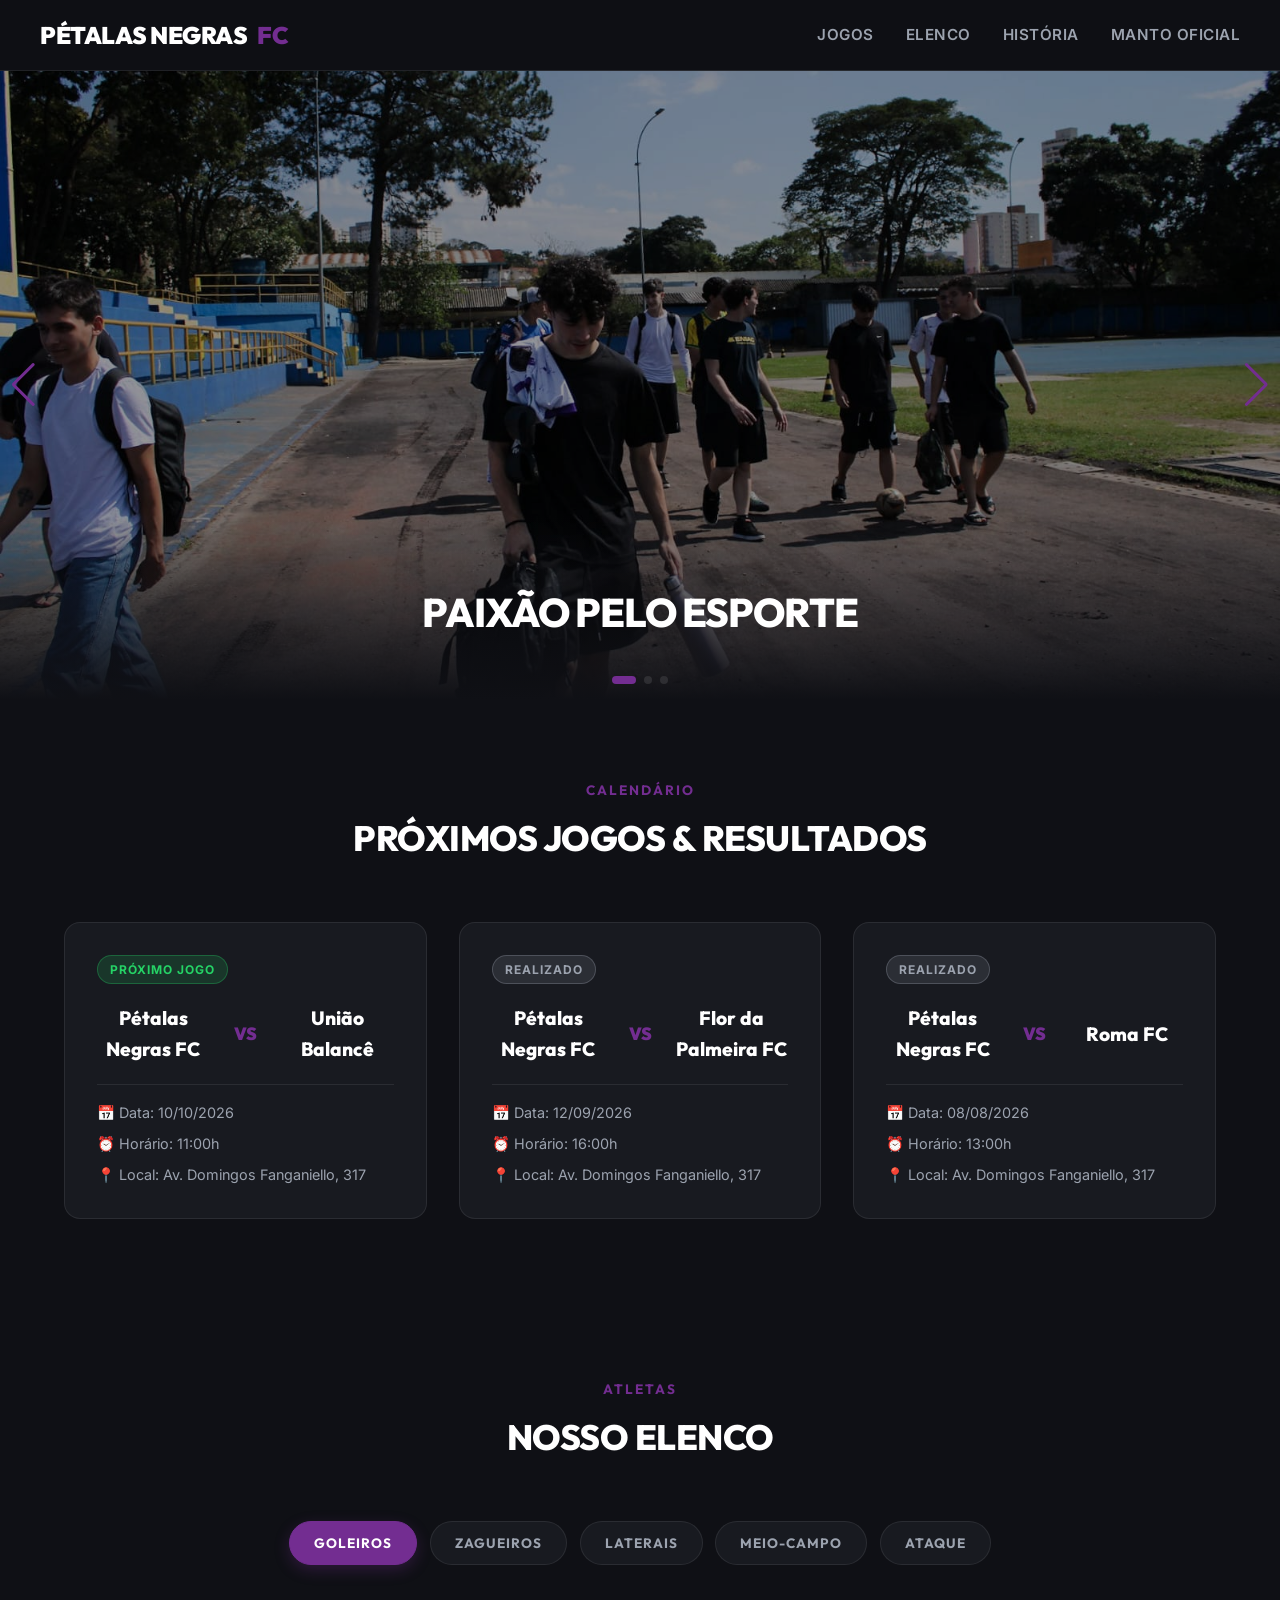
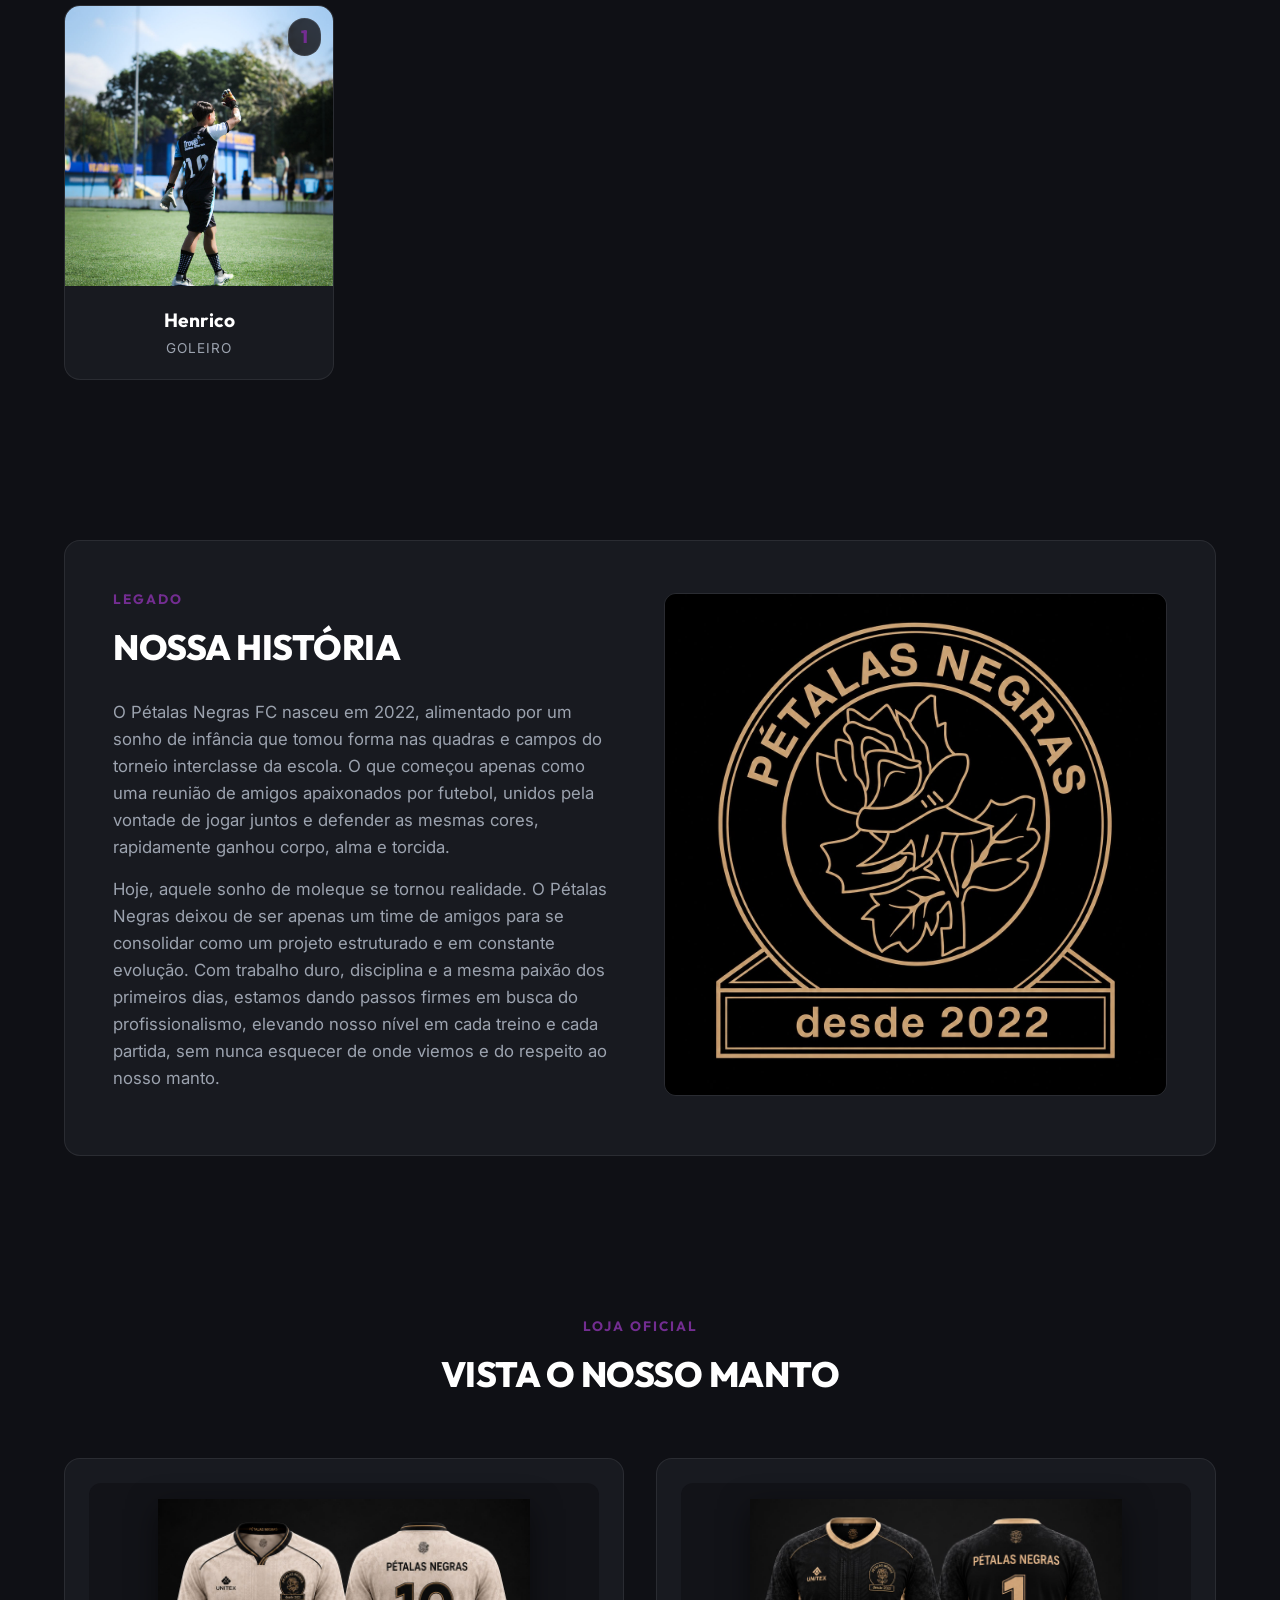
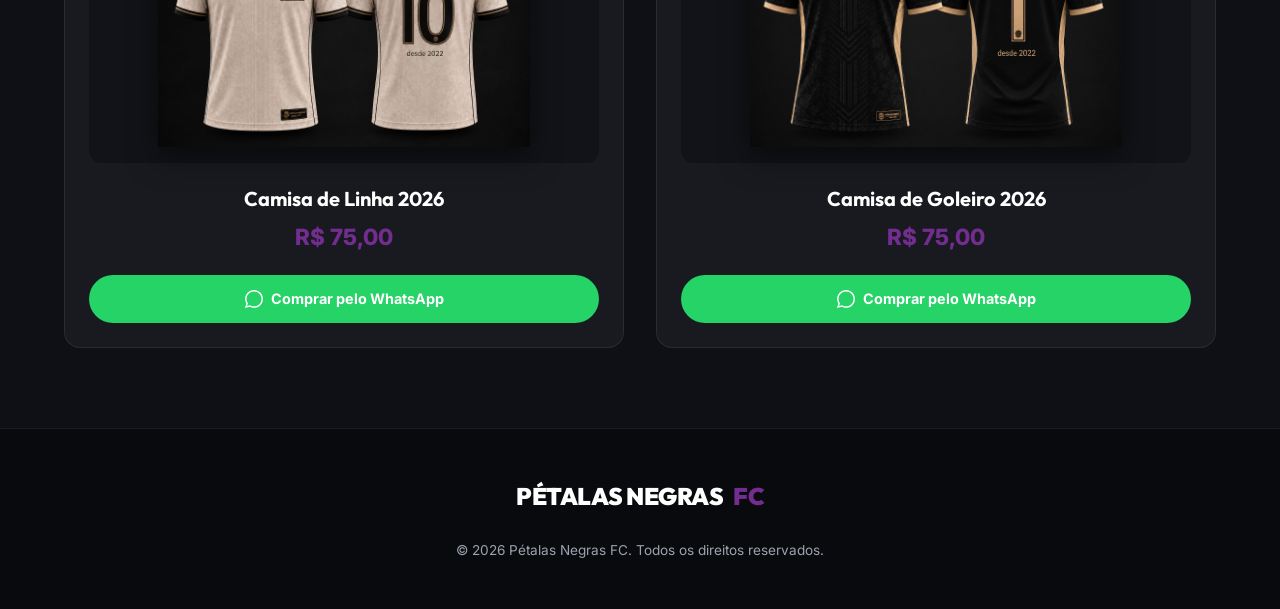
==== index.html @ c23047d7 "Update" ====
<!DOCTYPE html>
<html lang="pt-BR">
<head>
  <meta charset="UTF-8">
  <meta name="viewport" content="width=device-width, initial-scale=1.0">
  <title>Pétalas Negras FC</title>
  <link rel="icon" type="image/jpeg" href="imagens/logo.jpeg">
  
  <!-- Fontes Google (Outfit e Inter) -->
  <link rel="preconnect" href="https://fonts.googleapis.com">
  <link rel="preconnect" href="https://fonts.gstatic.com" crossorigin>
  <link href="https://fonts.googleapis.com/css2?family=Inter:wght@300;400;600;700&family=Outfit:wght@400;600;800;900&display=swap" rel="stylesheet">

  <!-- Swiper CSS (Carrossel) -->
  <link rel="stylesheet" href="https://cdn.jsdelivr.net/npm/swiper@11/swiper-bundle.min.css" />

  <style>
    /* VARIABLES & RESET */
    :root {
      --bg-dark: #0f1015;
      --bg-card: #181a20;
      --bg-card-hover: #20242d;
      --gold: #732D91;
      --gold-hover: #800080;
      --text-main: #f3f4f6;
      --text-muted: #9ca3af;
      --border-color: rgba(255, 255, 255, 0.08);
      --accent-green: #25d366;
      --radius: 16px;
      --font-heading: 'Outfit', sans-serif;
      --font-body: 'Inter', sans-serif;
    }

    * {
      margin: 0;
      padding: 0;
      box-sizing: border-box;
      scroll-behavior: smooth;
    }

    body {
      background-color: var(--bg-dark);
      color: var(--text-main);
      font-family: var(--font-body);
      line-height: 1.6;
      overflow-x: hidden;
    }

    /* HEADER & NAV */
    header {
      background: rgba(15, 16, 21, 0.85);
      backdrop-filter: blur(12px);
      -webkit-backdrop-filter: blur(12px);
      border-bottom: 1px solid var(--border-color);
      position: fixed;
      top: 0;
      left: 0;
      width: 100%;
      z-index: 1000;
      padding: 1rem 2rem;
    }

    .header-container {
      max-width: 1200px;
      margin: 0 auto;
      display: flex;
      justify-content: space-between;
      align-items: center;
    }

    .logo {
      font-family: var(--font-heading);
      font-size: 1.5rem;
      font-weight: 900;
      letter-spacing: -0.5px;
      color: #fff;
      text-transform: uppercase;
      text-decoration: none;
      display: flex;
      align-items: center;
      gap: 10px;
    }

    .logo span {
      color: var(--gold);
    }

    nav ul {
      display: flex;
      list-style: none;
      gap: 2rem;
      align-items: center;
    }

    nav a {
      color: var(--text-muted);
      text-decoration: none;
      font-weight: 600;
      font-size: 0.95rem;
      transition: all 0.3s ease;
      text-transform: uppercase;
      letter-spacing: 0.5px;
    }

    nav a:hover {
      color: var(--gold);
    }

    .mobile-menu-btn {
      display: none;
      background: none;
      border: none;
      color: white;
      font-size: 1.8rem;
      cursor: pointer;
    }

    /* CARROSSEL HERO */
    .hero-section {
      margin-top: 70px;
      position: relative;
    }

    .swiper {
      width: 100%;
      height: 70vh;
      min-height: 400px;
      max-height: 650px;
    }

    .swiper-slide {
      position: relative;
      overflow: hidden;
    }

    .swiper-slide img {
      width: 100%;
      height: 100%;
      object-fit: cover;
      object-position: center;
      filter: brightness(0.6);
    }

    .slide-overlay {
      position: absolute;
      bottom: 0;
      left: 0;
      width: 100%;
      padding: 4rem 2rem 3rem;
      background: linear-gradient(to top, rgba(15,16,21,1) 0%, rgba(15,16,21,0) 100%);
      display: flex;
      justify-content: center;
      text-align: center;
    }

    .slide-content {
      max-width: 800px;
    }

    .slide-content h2 {
      font-family: var(--font-heading);
      font-size: 2.5rem;
      font-weight: 800;
      text-transform: uppercase;
      letter-spacing: -1px;
      margin-bottom: 0.5rem;
      color: #fff;
    }

    .swiper-button-next, .swiper-button-prev {
      color: var(--gold);
    }

    .swiper-pagination-bullet {
      background: rgba(255, 255, 255, 0.5);
    }

    .swiper-pagination-bullet-active {
      background: var(--gold) !important;
      width: 24px;
      border-radius: 4px;
    }

    /* SEÇÕES GERAIS */
    section {
      padding: 5rem 1.5rem;
      max-width: 1200px;
      margin: 0 auto;
    }

    .section-header {
      text-align: center;
      margin-bottom: 3.5rem;
    }

    .section-tag {
      color: var(--gold);
      font-family: var(--font-heading);
      font-weight: 700;
      text-transform: uppercase;
      font-size: 0.85rem;
      letter-spacing: 2px;
      display: block;
      margin-bottom: 0.5rem;
    }

    .titulo-secao {
      font-family: var(--font-heading);
      font-size: 2.2rem;
      font-weight: 800;
      text-transform: uppercase;
      color: #fff;
      letter-spacing: -0.5px;
    }

    /* SEÇÃO JOGOS */
    .jogos-grid {
      display: grid;
      grid-template-columns: repeat(auto-fit, minmax(320px, 1fr));
      gap: 2rem;
    }

    .jogo-card {
      background: var(--bg-card);
      border: 1px solid var(--border-color);
      border-radius: var(--radius);
      padding: 2rem;
      display: flex;
      flex-direction: column;
      gap: 1.2rem;
      position: relative;
      transition: all 0.3s ease;
    }

    .jogo-card:hover {
      border-color: rgba(115, 45, 145, 0.5);
      transform: translateY(-4px);
    }

    .jogo-status {
      align-self: flex-start;
      padding: 4px 12px;
      border-radius: 20px;
      font-size: 0.75rem;
      font-weight: 700;
      text-transform: uppercase;
      letter-spacing: 1px;
    }

    .jogo-status.proximo {
      background: rgba(37, 211, 102, 0.15);
      color: var(--accent-green);
      border: 1px solid rgba(37, 211, 102, 0.3);
    }

    .jogo-status.encerrado {
      background: rgba(156, 163, 175, 0.15);
      color: var(--text-muted);
      border: 1px solid rgba(156, 163, 175, 0.3);
    }

    .jogo-confronto {
      display: flex;
      align-items: center;
      justify-content: space-between;
      gap: 1rem;
      text-align: center;
    }

    .time-nome {
      font-family: var(--font-heading);
      font-size: 1.2rem;
      font-weight: 800;
      color: #fff;
      flex: 1;
    }

    .versus {
      font-family: var(--font-heading);
      font-size: 1.1rem;
      font-weight: 900;
      color: var(--gold);
      padding: 0.5rem;
    }

    .jogo-detalhes {
      display: flex;
      flex-direction: column;
      gap: 0.5rem;
      border-top: 1px solid var(--border-color);
      padding-top: 1rem;
      font-size: 0.9rem;
      color: var(--text-muted);
    }

    .jogo-detalhes span {
      display: flex;
      align-items: center;
      gap: 8px;
    }

    /* SEÇÃO PENEIRA */
    .peneira-container {
      background: linear-gradient(135deg, rgba(245, 184, 0, 0.05) 0%, rgba(24, 26, 32, 1) 100%);
      border: 1px solid var(--border-color);
      border-radius: var(--radius);
      padding: 3rem 2rem;
      display: grid;
      grid-template-columns: 1fr 1fr;
      gap: 3rem;
      align-items: center;
      box-shadow: 0 20px 40px rgba(0,0,0,0.3);
    }

    .peneira-detalhes h3 {
      font-family: var(--font-heading);
      font-size: 1.8rem;
      margin-bottom: 1rem;
      color: #fff;
    }

    .peneira-detalhes p {
      color: var(--text-muted);
      margin-bottom: 1.5rem;
    }

    .peneira-grid-info {
      display: grid;
      grid-template-columns: repeat(auto-fit, minmax(200px, 1fr));
      gap: 1.2rem;
      margin-bottom: 2rem;
    }

    .info-box {
      background: rgba(255, 255, 255, 0.03);
      border: 1px solid var(--border-color);
      padding: 1rem;
      border-radius: 12px;
    }

    .info-box span {
      display: block;
      font-size: 0.8rem;
      color: var(--text-muted);
      text-transform: uppercase;
      font-weight: 600;
    }

    .info-box strong {
      color: #fff;
      font-size: 1rem;
    }

    /* BOTÕES */
    .btn-primary {
      display: inline-block;
      background-color: var(--gold);
      color: #fff;
      padding: 1rem 2rem;
      border-radius: 30px;
      text-decoration: none;
      font-weight: 700;
      font-family: var(--font-heading);
      text-transform: uppercase;
      letter-spacing: 0.5px;
      transition: all 0.3s ease;
      box-shadow: 0 10px 20px rgba(115, 45, 145, 0.2);
      text-align: center;
      border: none;
      cursor: pointer;
    }

    .btn-primary:hover {
      background-color: var(--gold-hover);
      transform: translateY(-3px);
      box-shadow: 0 15px 25px rgba(115, 45, 145, 0.3);
    }

    .btn-full {
      width: 100%;
    }

    /* FILTROS DO ELENCO */
    .elenco-filtros {
      display: flex;
      justify-content: center;
      gap: 0.8rem;
      flex-wrap: wrap;
      margin-bottom: 2.5rem;
    }

    .btn-filtro {
      background: var(--bg-card);
      border: 1px solid var(--border-color);
      color: var(--text-muted);
      padding: 0.75rem 1.5rem;
      border-radius: 25px;
      font-family: var(--font-heading);
      font-weight: 700;
      text-transform: uppercase;
      font-size: 0.85rem;
      letter-spacing: 1px;
      cursor: pointer;
      transition: all 0.3s ease;
    }

    .btn-filtro:hover,
    .btn-filtro.active {
      background: var(--gold);
      color: #fff;
      border-color: var(--gold);
      box-shadow: 0 5px 15px rgba(115, 45, 145, 0.3);
    }

    /* ELENCO / JOGADORES */
    .jogadores-grid {
      display: grid;
      grid-template-columns: repeat(auto-fill, minmax(240px, 1fr));
      gap: 1.5rem;
    }

    .jogador-card {
      background: var(--bg-card);
      border: 1px solid var(--border-color);
      border-radius: var(--radius);
      overflow: hidden;
      transition: all 0.3s ease;
      position: relative;
    }

    .jogador-card.oculto {
      display: none;
    }

    .jogador-card:hover {
      transform: translateY(-8px);
      background: var(--bg-card-hover);
      border-color: rgba(115, 45, 145, 0.5);
    }

    .jogador-img-wrapper {
      position: relative;
      width: 100%;
      height: 280px;
      overflow: hidden;
    }

    .jogador-card img {
      width: 100%;
      height: 100%;
      object-fit: cover;
      transition: transform 0.5s ease;
    }

    .jogador-card:hover img {
      transform: scale(1.05);
    }

    .jogador-numero {
      position: absolute;
      top: 12px;
      right: 12px;
      background: rgba(15, 16, 21, 0.8);
      backdrop-filter: blur(8px);
      color: var(--gold);
      font-family: var(--font-heading);
      font-weight: 800;
      font-size: 1.1rem;
      padding: 4px 12px;
      border-radius: 20px;
      border: 1px solid var(--border-color);
    }

    .jogador-info {
      padding: 1.2rem;
      text-align: center;
    }

    .jogador-nome {
      font-family: var(--font-heading);
      font-size: 1.2rem;
      font-weight: 700;
      color: #fff;
    }

    .jogador-posicao {
      color: var(--text-muted);
      font-size: 0.85rem;
      text-transform: uppercase;
      letter-spacing: 1px;
      margin-top: 2px;
    }

    /* HISTÓRIA */
    .historia-wrapper {
      display: grid;
      grid-template-columns: 1fr 1fr;
      gap: 3rem;
      align-items: center;
      background: var(--bg-card);
      border: 1px solid var(--border-color);
      padding: 3rem;
      border-radius: var(--radius);
    }

    .historia-texto p {
      color: var(--text-muted);
      margin-bottom: 1rem;
      font-size: 1.05rem;
    }

    .historia-img img {
      width: 100%;
      border-radius: 12px;
      border: 1px solid var(--border-color);
      object-fit: cover;
    }

    /* LOJA / MANTO */
    .produtos-grid {
      display: grid;
      grid-template-columns: repeat(auto-fit, minmax(280px, 1fr));
      gap: 2rem;
    }

    .produto-card {
      background: var(--bg-card);
      border: 1px solid var(--border-color);
      border-radius: var(--radius);
      padding: 1.5rem;
      display: flex;
      flex-direction: column;
      justify-content: space-between;
      transition: all 0.3s ease;
    }

    .produto-card:hover {
      border-color: rgba(115, 45, 145, 0.5);
      transform: translateY(-5px);
    }

    .produto-img-container {
      background: #121318;
      border-radius: 12px;
      padding: 1rem;
      height: 280px;
      display: flex;
      align-items: center;
      justify-content: center;
      margin-bottom: 1.2rem;
    }

    .produto-card img {
      max-width: 100%;
      max-height: 100%;
      object-fit: contain;
      filter: drop-shadow(0 10px 15px rgba(0,0,0,0.5));
    }

    .produto-detalhes {
      text-align: center;
    }

    .produto-titulo {
      font-family: var(--font-heading);
      font-size: 1.25rem;
      font-weight: 700;
      color: #fff;
      margin-bottom: 0.3rem;
    }

    .produto-preco {
      font-size: 1.4rem;
      color: var(--gold);
      font-weight: 800;
      margin-bottom: 1.2rem;
    }

    .btn-wsp {
      background-color: var(--accent-green);
      color: #fff;
      display: flex;
      align-items: center;
      justify-content: center;
      gap: 8px;
      text-decoration: none;
      padding: 0.8rem 1.2rem;
      border-radius: 25px;
      font-weight: 700;
      font-size: 0.9rem;
      transition: all 0.3s ease;
    }

    .btn-wsp:hover {
      background-color: #1eb957;
      transform: translateY(-2px);
    }

    /* FOOTER */
    footer {
      background: #090a0d;
      border-top: 1px solid var(--border-color);
      padding: 3rem 1.5rem;
      text-align: center;
    }

    .footer-content {
      max-width: 1200px;
      margin: 0 auto;
      display: flex;
      flex-direction: column;
      align-items: center;
      gap: 1.5rem;
    }

    .footer-copy {
      color: var(--text-muted);
      font-size: 0.85rem;
    }

    /* RESPONSIVIDADE */
    @media (max-width: 992px) {
      .peneira-container, .historia-wrapper {
        grid-template-columns: 1fr;
      }
    }

    @media (max-width: 768px) {
      .mobile-menu-btn {
        display: block;
      }

      nav {
        position: fixed;
        top: 68px;
        left: 0;
        width: 100%;
        background: var(--bg-dark);
        border-bottom: 1px solid var(--border-color);
        padding: 1.5rem;
        display: none;
      }

      nav.active {
        display: block;
      }

      nav ul {
        flex-direction: column;
        gap: 1.2rem;
      }

      .slide-content h2 {
        font-size: 1.8rem;
      }

      .titulo-secao {
        font-size: 1.8rem;
      }

      .swiper {
        height: 50vh;
      }
    }
  </style>
</head>
<body>

  <!-- CABEÇALHO -->
  <header>
    <div class="header-container">
      <a href="#" class="logo">
        Pétalas Negras <span>FC</span>
      </a>

      <button class="mobile-menu-btn" id="mobileMenuBtn">☰</button>

      <nav id="navMenu">
        <ul>
          <li><a href="#jogos">Jogos</a></li>
          <!--<li><a href="#peneira">Peneira</a></li>-->
          <li><a href="#elenco">Elenco</a></li>
          <li><a href="#historia">História</a></li>
          <li><a href="#loja">Manto Oficial</a></li>
        </ul>
      </nav>
    </div>
  </header>

  <!-- CARROSSEL HERO -->
  <div class="hero-section">
    <div class="swiper mySwiper">
      <div class="swiper-wrapper">
        <div class="swiper-slide">
          <img src="imagens/carrossel/entrada.jpeg" alt="Time entrando">
          <div class="slide-overlay">
            <div class="slide-content">
              <h2>Paixão pelo esporte</h2>
            </div>
          </div>
        </div>
        <div class="swiper-slide">
          <img src="imagens/carrossel/time.jpeg" alt="Time">
          <div class="slide-overlay">
            <div class="slide-content">
              <h2>União pelo nosso sonho</h2>
            </div>
          </div>
        </div>
        <div class="swiper-slide">
          <img src="imagens/carrossel/aquecimento.jpeg" alt="Jogo em andamento">
          <div class="slide-overlay">
            <div class="slide-content">
              <h2>Raça, Garra e Determinação</h2>
            </div>
          </div>
        </div>
      </div>
      <div class="swiper-button-next"></div>
      <div class="swiper-button-prev"></div>
      <div class="swiper-pagination"></div>
    </div>
  </div>

  <!-- ÁREA DE JOGOS -->
  <section id="jogos">
    <div class="section-header">
      <span class="section-tag">Calendário</span>
      <h2 class="titulo-secao">Próximos Jogos & Resultados</h2>
    </div>

    <div class="jogos-grid">
      <!-- Próximo Jogo -->
      <div class="jogo-card">
        <span class="jogo-status proximo">Próximo Jogo</span>
        <div class="jogo-confronto">
          <span class="time-nome">Pétalas Negras FC</span>
          <span class="versus">VS</span>
          <span class="time-nome">União Balancê </span>
        </div>
        <div class="jogo-detalhes">
          <span>📅 Data: 10/10/2026</span>
          <span>⏰ Horário: 11:00h</span>
          <span>📍 Local: Av. Domingos Fanganiello, 317</span>
        </div>
      </div>

      <!-- Jogo Anterior -->
      <div class="jogo-card">
        <span class="jogo-status encerrado">Realizado</span>
        <div class="jogo-confronto">
          <span class="time-nome">Pétalas Negras FC</span>
          <span class="versus">VS</span>
          <span class="time-nome">Flor da Palmeira FC</span>
        </div>
        <div class="jogo-detalhes">
          <span>📅 Data: 12/09/2026</span>
          <span>⏰ Horário: 16:00h</span>
          <span>📍 Local: Av. Domingos Fanganiello, 317</span>
        </div>
      </div>
      
      <div class="jogo-card">
        <span class="jogo-status encerrado">Realizado</span>
        <div class="jogo-confronto">
          <span class="time-nome">Pétalas Negras FC</span>
          <span class="versus">VS</span>
          <span class="time-nome">Roma FC</span>
        </div>
        <div class="jogo-detalhes">
          <span>📅 Data: 08/08/2026</span>
          <span>⏰ Horário: 13:00h</span>
          <span>📍 Local: Av. Domingos Fanganiello, 317</span>
        </div>
      </div>
    </div>
  </section>

<!--
  <!-- ÁREA DA PENEIRA 
  <section id="peneira">
    <div class="section-header">
      <span class="section-tag">Oportunidade</span>
      <h2 class="titulo-secao">Avaliação de Atletas</h2>
    </div>

    <div class="peneira-container">
      <div class="peneira-detalhes">
        <h3>Faça parte do nosso time</h3>
        <p>Mostre seu talento na nossa próxima avaliação oficial. Buscamos atletas comprometidos para reforçar nossas categorias.</p>
        
        <a href="https://forms.gle/QShcZW6sn9R8zyWT9" target="_blank" class="btn-primary btn-full">Garantir Minha Vaga</a>
      </div>

      <div class="peneira-grid-info">
        <div class="info-box">
          <span>📅 Data</span>
          <strong>Ainda não confirmada</strong>
        </div>
        <div class="info-box">
          <span>⏰ Horário</span>
          <strong>13:00h</strong>
        </div>
        <div class="info-box">
          <span>📍 Local</span>
          <strong>Ainda não confirmado</strong>
        </div>
        <div class="info-box">
          <span>⚽ Categorias</span>
          <strong>Todas as idades</strong>
        </div>
        <div class="info-box" style="grid-column: 1 / -1;">
          <span>📋 Requisitos Obrigatórios</span>
          <strong>Vestimenta adequada e documento oficial com foto.</strong>
        </div>
      </div>
    </div>
  </section>
-->

  <!-- ÁREA DO ELENCO -->
  <section id="elenco">
    <div class="section-header">
      <span class="section-tag">Atletas</span>
      <h2 class="titulo-secao">Nosso Elenco</h2>
    </div>

    <!-- BOTÕES DE FILTRO POR POSIÇÃO (SEM A OPÇÃO "TODOS") -->
    <div class="elenco-filtros">
      <button class="btn-filtro active" data-posicao="goleiro">Goleiros</button>
      <button class="btn-filtro" data-posicao="zagueiro">Zagueiros</button>
      <button class="btn-filtro" data-posicao="lateral">Laterais</button>
      <button class="btn-filtro" data-posicao="meio">Meio-Campo</button>
      <button class="btn-filtro" data-posicao="ataque">Ataque</button>
    </div>

    <div class="jogadores-grid">

      <!-- Henrico - 1 - Goleiro -->
      <div class="jogador-card" data-categoria="goleiro">
        <div class="jogador-img-wrapper">
          <span class="jogador-numero">1</span>
          <img src="imagens/jogadores/henrico.jpeg" alt="Henrico">
        </div>
        <div class="jogador-info">
          <div class="jogador-nome">Henrico</div>
          <div class="jogador-posicao">Goleiro</div>
        </div>
      </div>

      <!-- Jonas - 2 - Lateral Direito -->
      <div class="jogador-card oculto" data-categoria="lateral">
        <div class="jogador-img-wrapper">
          <span class="jogador-numero">2</span>
          <img src="imagens/jogadores/jonas.jpeg" alt="Jonas">
        </div>
        <div class="jogador-info">
          <div class="jogador-nome">Jonas</div>
          <div class="jogador-posicao">Lateral Direito</div>
        </div>
      </div>

      <!-- Heitor - 3 - Zagueiro -->
      <div class="jogador-card oculto" data-categoria="zagueiro">
        <div class="jogador-img-wrapper">
          <span class="jogador-numero">3</span>
          <img src="imagens/jogadores/heitor.jpeg" alt="Heitor">
        </div>
        <div class="jogador-info">
          <div class="jogador-nome">Heitor</div>
          <div class="jogador-posicao">Zagueiro</div>
        </div>
      </div>

      <!-- Enzo - 5 - Atacante -->
      <div class="jogador-card oculto" data-categoria="ataque">
        <div class="jogador-img-wrapper">
          <span class="jogador-numero">5</span>
          <img src="imagens/jogadores/enzo.jpeg" alt="Enzo">
        </div>
        <div class="jogador-info">
          <div class="jogador-nome">Enzo</div>
          <div class="jogador-posicao">Centroavante</div>
        </div>
      </div>

      <!-- João Vitor - 6 - Volante -->
      <div class="jogador-card oculto" data-categoria="meio">
        <div class="jogador-img-wrapper">
          <span class="jogador-numero">6</span>
          <img src="imagens/jogadores/joao vitor.jpeg" alt="João Vitor">
        </div>
        <div class="jogador-info">
          <div class="jogador-nome">João Vitor</div>
          <div class="jogador-posicao">Volante</div>
        </div>
      </div>

      <!-- Dereviani - 8 - Meio-Campista -->
      <div class="jogador-card oculto" data-categoria="meio">
        <div class="jogador-img-wrapper">
          <span class="jogador-numero">8</span>
          <img src="imagens/jogadores/dereviani.jpeg" alt="Dereviani">
        </div>
        <div class="jogador-info">
          <div class="jogador-nome">Dereviani</div>
          <div class="jogador-posicao">Meio-Campista</div>
        </div>
      </div>

      <!-- Novaes - 9 - Centroavante -->
      <div class="jogador-card oculto" data-categoria="ataque">
        <div class="jogador-img-wrapper">
          <span class="jogador-numero">9</span>
          <img src="imagens/jogadores/novaes.jpeg" alt="Novaes">
        </div>
        <div class="jogador-info">
          <div class="jogador-nome">Novaes</div>
          <div class="jogador-posicao">Centroavante</div>
        </div>
      </div>

      <!-- Rulim - 10 - Ponta -->
      <div class="jogador-card oculto" data-categoria="ataque">
        <div class="jogador-img-wrapper">
          <span class="jogador-numero">10</span>
          <img src="imagens/jogadores/rulim.jpeg" alt="Rulim">
        </div>
        <div class="jogador-info">
          <div class="jogador-nome">Rulim</div>
          <div class="jogador-posicao">Ponta</div>
        </div>
      </div>

      <!-- Kauan - 11 - Meio-Campista -->
      <div class="jogador-card oculto" data-categoria="meio">
        <div class="jogador-img-wrapper">
          <span class="jogador-numero">11</span>
          <img src="imagens/jogadores/kauan.jpeg" alt="Kauan">
        </div>
        <div class="jogador-info">
          <div class="jogador-nome">Kauan</div>
          <div class="jogador-posicao">Meio-Campista</div>
        </div>
      </div>

      <!-- Maluli - 12 - Zagueiro -->
      <div class="jogador-card oculto" data-categoria="zagueiro">
        <div class="jogador-img-wrapper">
          <span class="jogador-numero">12</span>
          <img src="imagens/jogadores/maluli.jpeg" alt="Maluli">
        </div>
        <div class="jogador-info">
          <div class="jogador-nome">Maluli</div>
          <div class="jogador-posicao">Zagueiro</div>
        </div>
      </div>

      <!-- Zampronio - 14 - Lateral Esquerdo -->
      <div class="jogador-card oculto" data-categoria="lateral">
        <div class="jogador-img-wrapper">
          <span class="jogador-numero">14</span>
          <img src="imagens/jogadores/zampronio.jpeg" alt="Zampronio">
        </div>
        <div class="jogador-info">
          <div class="jogador-nome">Zampronio</div>
          <div class="jogador-posicao">Lateral Esquerdo</div>
        </div>
      </div>

      <!-- Lucca - 22 - Zagueiro -->
      <div class="jogador-card oculto" data-categoria="zagueiro">
        <div class="jogador-img-wrapper">
          <span class="jogador-numero">22</span>
          <img src="imagens/jogadores/lucca.jpeg" alt="Lucca">
        </div>
        <div class="jogador-info">
          <div class="jogador-nome">Lucca</div>
          <div class="jogador-posicao">Zagueiro</div>
        </div>
      </div>

      <!-- Raul - 77 - Atacante -->
      <div class="jogador-card oculto" data-categoria="ataque">
        <div class="jogador-img-wrapper">
          <span class="jogador-numero">77</span>
          <img src="imagens/jogadores/raul.jpeg" alt="Raul">
        </div>
        <div class="jogador-info">
          <div class="jogador-nome">Raul</div>
          <div class="jogador-posicao">Ponta</div>
        </div>
      </div>

      <!-- Paiva - 95 - Meio-Campista -->
      <div class="jogador-card oculto" data-categoria="meio">
        <div class="jogador-img-wrapper">
          <span class="jogador-numero">95</span>
          <img src="imagens/jogadores/paiva.jpeg" alt="Paiva">
        </div>
        <div class="jogador-info">
          <div class="jogador-nome">Paiva</div>
          <div class="jogador-posicao">Meio-Campista</div>
        </div>
      </div>

    </div>
  </section>

  <!-- HISTÓRIA -->
  <section id="historia">
    <div class="historia-wrapper">
      <div class="historia-texto">
        <span class="section-tag">Legado</span>
        <h2 class="titulo-secao" style="margin-bottom: 1.5rem;">Nossa História</h2>
        <p>O Pétalas Negras FC nasceu em 2022, alimentado por um sonho de infância que tomou forma nas quadras e campos do torneio interclasse da escola. O que começou apenas como uma reunião de amigos apaixonados por futebol, unidos pela vontade de jogar juntos e defender as mesmas cores, rapidamente ganhou corpo, alma e torcida.</p>
        <p>Hoje, aquele sonho de moleque se tornou realidade. O Pétalas Negras deixou de ser apenas um time de amigos para se consolidar como um projeto estruturado e em constante evolução. Com trabalho duro, disciplina e a mesma paixão dos primeiros dias, estamos dando passos firmes em busca do profissionalismo, elevando nosso nível em cada treino e cada partida, sem nunca esquecer de onde viemos e do respeito ao nosso manto.</p>
      </div>
      <div class="historia-img">
        <img src="imagens/logo.jpeg" alt="Time reunido">
      </div>
    </div>
  </section>

  <!-- LOJA -->
  <section id="loja">
    <div class="section-header">
      <span class="section-tag">Loja Oficial</span>
      <h2 class="titulo-secao">Vista o Nosso Manto</h2>
    </div>

    <div class="produtos-grid">
      <!-- Produto 1 -->
      <div class="produto-card">
        <div class="produto-img-container">
          <img src="imagens/uniforme/linha.jpeg" alt="Camisa Linha 2026">
        </div>
        <div class="produto-detalhes">
          <h3 class="produto-titulo">Camisa de Linha 2026</h3>
          <p class="produto-preco">R$ 75,00</p>
          <a href="https://wa.me/5511977890581?text=Olá,%20quero%20comprar%20a%20Camisa%20de%20Linha!" target="_blank" class="btn-wsp">
            <svg width="18" height="18" fill="currentColor" viewBox="0 0 24 24"><path d="M.057 24l1.687-6.163c-1.041-1.804-1.588-3.849-1.587-5.946.003-6.556 5.338-11.891 11.893-11.891 3.181.001 6.167 1.24 8.413 3.488 2.245 2.248 3.481 5.236 3.48 8.414-.003 6.557-5.338 11.892-11.893 11.892-1.99-.001-3.951-.5-5.688-1.448l-6.305 1.654zm6.597-3.807c1.676.995 3.276 1.591 5.392 1.592 5.448 0 9.886-4.434 9.889-9.885.002-5.462-4.415-9.89-9.881-9.892-5.452 0-9.887 4.434-9.889 9.884-.001 2.225.651 3.891 1.746 5.634l-.999 3.648 3.742-.981z"/></svg>
            Comprar pelo WhatsApp
          </a>
        </div>
      </div>

      <!-- Produto 2 -->
      <div class="produto-card">
        <div class="produto-img-container">
          <img src="imagens/uniforme/goleiro.jpeg" alt="Camisa Goleiro 2026">
        </div>
        <div class="produto-detalhes">
          <h3 class="produto-titulo">Camisa de Goleiro 2026</h3>
          <p class="produto-preco">R$ 75,00</p>
          <a href="https://wa.me/5511977890581?text=Olá,%20quero%20comprar%20a%20Camisa%20de%20Goleiro!" target="_blank" class="btn-wsp">
            <svg width="18" height="18" fill="currentColor" viewBox="0 0 24 24"><path d="M.057 24l1.687-6.163c-1.041-1.804-1.588-3.849-1.587-5.946.003-6.556 5.338-11.891 11.893-11.891 3.181.001 6.167 1.24 8.413 3.488 2.245 2.248 3.481 5.236 3.48 8.414-.003 6.557-5.338 11.892-11.893 11.892-1.99-.001-3.951-.5-5.688-1.448l-6.305 1.654zm6.597-3.807c1.676.995 3.276 1.591 5.392 1.592 5.448 0 9.886-4.434 9.889-9.885.002-5.462-4.415-9.89-9.881-9.892-5.452 0-9.887 4.434-9.889 9.884-.001 2.225.651 3.891 1.746 5.634l-.999 3.648 3.742-.981z"/></svg>
            Comprar pelo WhatsApp
          </a>
        </div>
      </div>
    </div>
  </section>

  <!-- RODAPÉ -->
  <footer>
    <div class="footer-content">
      <a href="#" class="logo">Pétalas Negras <span>FC</span></a>
      <p class="footer-copy">&copy; 2026 Pétalas Negras FC. Todos os direitos reservados.</p>
    </div>
  </footer>

  <!-- Swiper JS -->
  <script src="https://cdn.jsdelivr.net/npm/swiper@11/swiper-bundle.min.js"></script>
  <script>
    // Carrossel Init
    var swiper = new Swiper(".mySwiper", {
      loop: true,
      autoplay: {
        delay: 4000,
        disableOnInteraction: false,
      },
      pagination: {
        el: ".swiper-pagination",
        clickable: true,
      },
      navigation: {
        nextEl: ".swiper-button-next",
        prevEl: ".swiper-button-prev",
      },
    });

    // Mobile Menu Toggle
    const mobileMenuBtn = document.getElementById('mobileMenuBtn');
    const navMenu = document.getElementById('navMenu');

    mobileMenuBtn.addEventListener('click', () => {
      navMenu.classList.toggle('active');
    });

    // Fechar menu mobile ao clicar em um link
    document.querySelectorAll('nav a').forEach(link => {
      link.addEventListener('click', () => {
        navMenu.classList.remove('active');
      });
    });

    // LÓGICA DOS FILTROS DO ELENCO (EXIBE POR POSIÇÃO)
    const btnsFiltro = document.querySelectorAll('.btn-filtro');
    const cardsJogador = document.querySelectorAll('.jogador-card');

    btnsFiltro.forEach(btn => {
      btn.addEventListener('click', () => {
        btnsFiltro.forEach(b => b.classList.remove('active'));
        btn.classList.add('active');

        const posicao = btn.getAttribute('data-posicao');

        cardsJogador.forEach(card => {
          const categoriaCard = card.getAttribute('data-categoria');
          if (categoriaCard === posicao) {
            card.classList.remove('oculto');
          } else {
            card.classList.add('oculto');
          }
        });
      });
    });
  </script>

</body>
</html>
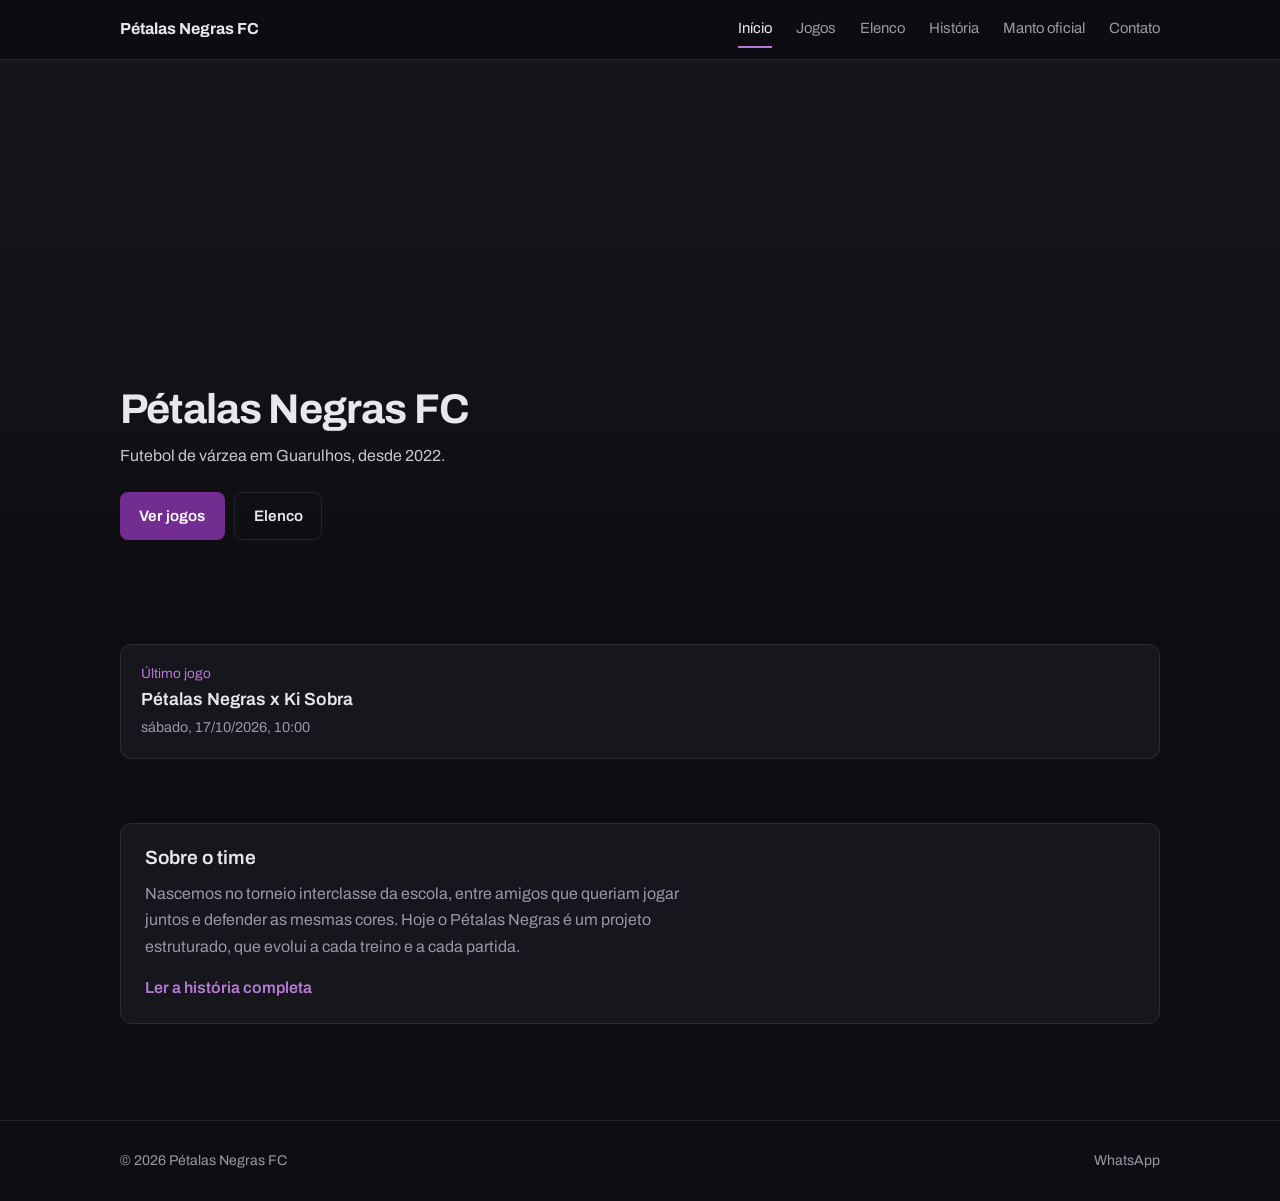
==== commit d333b282: "feat: nova versão do site com tema escuro, páginas separadas e scripts de atualização" ====
--- a/index.html
+++ b/index.html
@@ -4,1129 +4,83 @@
   <meta charset="UTF-8">
   <meta name="viewport" content="width=device-width, initial-scale=1.0">
   <title>Pétalas Negras FC</title>
+  <meta name="description" content="Site do Pétalas Negras FC: jogos, elenco, história e manto oficial.">
   <link rel="icon" type="image/jpeg" href="imagens/logo.jpeg">
-  
-  <!-- Fontes Google (Outfit e Inter) -->
   <link rel="preconnect" href="https://fonts.googleapis.com">
   <link rel="preconnect" href="https://fonts.gstatic.com" crossorigin>
-  <link href="https://fonts.googleapis.com/css2?family=Inter:wght@300;400;600;700&family=Outfit:wght@400;600;800;900&display=swap" rel="stylesheet">
-
-  <!-- Swiper CSS (Carrossel) -->
-  <link rel="stylesheet" href="https://cdn.jsdelivr.net/npm/swiper@11/swiper-bundle.min.css" />
-
-  <style>
-    /* VARIABLES & RESET */
-    :root {
-      --bg-dark: #0f1015;
-      --bg-card: #181a20;
-      --bg-card-hover: #20242d;
-      --gold: #732D91;
-      --gold-hover: #800080;
-      --text-main: #f3f4f6;
-      --text-muted: #9ca3af;
-      --border-color: rgba(255, 255, 255, 0.08);
-      --accent-green: #25d366;
-      --radius: 16px;
-      --font-heading: 'Outfit', sans-serif;
-      --font-body: 'Inter', sans-serif;
-    }
-
-    * {
-      margin: 0;
-      padding: 0;
-      box-sizing: border-box;
-      scroll-behavior: smooth;
-    }
-
-    body {
-      background-color: var(--bg-dark);
-      color: var(--text-main);
-      font-family: var(--font-body);
-      line-height: 1.6;
-      overflow-x: hidden;
-    }
-
-    /* HEADER & NAV */
-    header {
-      background: rgba(15, 16, 21, 0.85);
-      backdrop-filter: blur(12px);
-      -webkit-backdrop-filter: blur(12px);
-      border-bottom: 1px solid var(--border-color);
-      position: fixed;
-      top: 0;
-      left: 0;
-      width: 100%;
-      z-index: 1000;
-      padding: 1rem 2rem;
-    }
-
-    .header-container {
-      max-width: 1200px;
-      margin: 0 auto;
-      display: flex;
-      justify-content: space-between;
-      align-items: center;
-    }
-
-    .logo {
-      font-family: var(--font-heading);
-      font-size: 1.5rem;
-      font-weight: 900;
-      letter-spacing: -0.5px;
-      color: #fff;
-      text-transform: uppercase;
-      text-decoration: none;
-      display: flex;
-      align-items: center;
-      gap: 10px;
-    }
-
-    .logo span {
-      color: var(--gold);
-    }
-
-    nav ul {
-      display: flex;
-      list-style: none;
-      gap: 2rem;
-      align-items: center;
-    }
-
-    nav a {
-      color: var(--text-muted);
-      text-decoration: none;
-      font-weight: 600;
-      font-size: 0.95rem;
-      transition: all 0.3s ease;
-      text-transform: uppercase;
-      letter-spacing: 0.5px;
-    }
-
-    nav a:hover {
-      color: var(--gold);
-    }
-
-    .mobile-menu-btn {
-      display: none;
-      background: none;
-      border: none;
-      color: white;
-      font-size: 1.8rem;
-      cursor: pointer;
-    }
-
-    /* CARROSSEL HERO */
-    .hero-section {
-      margin-top: 70px;
-      position: relative;
-    }
-
-    .swiper {
-      width: 100%;
-      height: 70vh;
-      min-height: 400px;
-      max-height: 650px;
-    }
-
-    .swiper-slide {
-      position: relative;
-      overflow: hidden;
-    }
-
-    .swiper-slide img {
-      width: 100%;
-      height: 100%;
-      object-fit: cover;
-      object-position: center;
-      filter: brightness(0.6);
-    }
-
-    .slide-overlay {
-      position: absolute;
-      bottom: 0;
-      left: 0;
-      width: 100%;
-      padding: 4rem 2rem 3rem;
-      background: linear-gradient(to top, rgba(15,16,21,1) 0%, rgba(15,16,21,0) 100%);
-      display: flex;
-      justify-content: center;
-      text-align: center;
-    }
-
-    .slide-content {
-      max-width: 800px;
-    }
-
-    .slide-content h2 {
-      font-family: var(--font-heading);
-      font-size: 2.5rem;
-      font-weight: 800;
-      text-transform: uppercase;
-      letter-spacing: -1px;
-      margin-bottom: 0.5rem;
-      color: #fff;
-    }
-
-    .swiper-button-next, .swiper-button-prev {
-      color: var(--gold);
-    }
-
-    .swiper-pagination-bullet {
-      background: rgba(255, 255, 255, 0.5);
-    }
-
-    .swiper-pagination-bullet-active {
-      background: var(--gold) !important;
-      width: 24px;
-      border-radius: 4px;
-    }
-
-    /* SEÇÕES GERAIS */
-    section {
-      padding: 5rem 1.5rem;
-      max-width: 1200px;
-      margin: 0 auto;
-    }
-
-    .section-header {
-      text-align: center;
-      margin-bottom: 3.5rem;
-    }
-
-    .section-tag {
-      color: var(--gold);
-      font-family: var(--font-heading);
-      font-weight: 700;
-      text-transform: uppercase;
-      font-size: 0.85rem;
-      letter-spacing: 2px;
-      display: block;
-      margin-bottom: 0.5rem;
-    }
-
-    .titulo-secao {
-      font-family: var(--font-heading);
-      font-size: 2.2rem;
-      font-weight: 800;
-      text-transform: uppercase;
-      color: #fff;
-      letter-spacing: -0.5px;
-    }
-
-    /* SEÇÃO JOGOS */
-    .jogos-grid {
-      display: grid;
-      grid-template-columns: repeat(auto-fit, minmax(320px, 1fr));
-      gap: 2rem;
-    }
-
-    .jogo-card {
-      background: var(--bg-card);
-      border: 1px solid var(--border-color);
-      border-radius: var(--radius);
-      padding: 2rem;
-      display: flex;
-      flex-direction: column;
-      gap: 1.2rem;
-      position: relative;
-      transition: all 0.3s ease;
-    }
-
-    .jogo-card:hover {
-      border-color: rgba(115, 45, 145, 0.5);
-      transform: translateY(-4px);
-    }
-
-    .jogo-status {
-      align-self: flex-start;
-      padding: 4px 12px;
-      border-radius: 20px;
-      font-size: 0.75rem;
-      font-weight: 700;
-      text-transform: uppercase;
-      letter-spacing: 1px;
-    }
-
-    .jogo-status.proximo {
-      background: rgba(37, 211, 102, 0.15);
-      color: var(--accent-green);
-      border: 1px solid rgba(37, 211, 102, 0.3);
-    }
-
-    .jogo-status.encerrado {
-      background: rgba(156, 163, 175, 0.15);
-      color: var(--text-muted);
-      border: 1px solid rgba(156, 163, 175, 0.3);
-    }
-
-    .jogo-confronto {
-      display: flex;
-      align-items: center;
-      justify-content: space-between;
-      gap: 1rem;
-      text-align: center;
-    }
-
-    .time-nome {
-      font-family: var(--font-heading);
-      font-size: 1.2rem;
-      font-weight: 800;
-      color: #fff;
-      flex: 1;
-    }
-
-    .versus {
-      font-family: var(--font-heading);
-      font-size: 1.1rem;
-      font-weight: 900;
-      color: var(--gold);
-      padding: 0.5rem;
-    }
-
-    .jogo-detalhes {
-      display: flex;
-      flex-direction: column;
-      gap: 0.5rem;
-      border-top: 1px solid var(--border-color);
-      padding-top: 1rem;
-      font-size: 0.9rem;
-      color: var(--text-muted);
-    }
-
-    .jogo-detalhes span {
-      display: flex;
-      align-items: center;
-      gap: 8px;
-    }
-
-    /* SEÇÃO PENEIRA */
-    .peneira-container {
-      background: linear-gradient(135deg, rgba(245, 184, 0, 0.05) 0%, rgba(24, 26, 32, 1) 100%);
-      border: 1px solid var(--border-color);
-      border-radius: var(--radius);
-      padding: 3rem 2rem;
-      display: grid;
-      grid-template-columns: 1fr 1fr;
-      gap: 3rem;
-      align-items: center;
-      box-shadow: 0 20px 40px rgba(0,0,0,0.3);
-    }
-
-    .peneira-detalhes h3 {
-      font-family: var(--font-heading);
-      font-size: 1.8rem;
-      margin-bottom: 1rem;
-      color: #fff;
-    }
-
-    .peneira-detalhes p {
-      color: var(--text-muted);
-      margin-bottom: 1.5rem;
-    }
-
-    .peneira-grid-info {
-      display: grid;
-      grid-template-columns: repeat(auto-fit, minmax(200px, 1fr));
-      gap: 1.2rem;
-      margin-bottom: 2rem;
-    }
-
-    .info-box {
-      background: rgba(255, 255, 255, 0.03);
-      border: 1px solid var(--border-color);
-      padding: 1rem;
-      border-radius: 12px;
-    }
-
-    .info-box span {
-      display: block;
-      font-size: 0.8rem;
-      color: var(--text-muted);
-      text-transform: uppercase;
-      font-weight: 600;
-    }
-
-    .info-box strong {
-      color: #fff;
-      font-size: 1rem;
-    }
-
-    /* BOTÕES */
-    .btn-primary {
-      display: inline-block;
-      background-color: var(--gold);
-      color: #fff;
-      padding: 1rem 2rem;
-      border-radius: 30px;
-      text-decoration: none;
-      font-weight: 700;
-      font-family: var(--font-heading);
-      text-transform: uppercase;
-      letter-spacing: 0.5px;
-      transition: all 0.3s ease;
-      box-shadow: 0 10px 20px rgba(115, 45, 145, 0.2);
-      text-align: center;
-      border: none;
-      cursor: pointer;
-    }
-
-    .btn-primary:hover {
-      background-color: var(--gold-hover);
-      transform: translateY(-3px);
-      box-shadow: 0 15px 25px rgba(115, 45, 145, 0.3);
-    }
-
-    .btn-full {
-      width: 100%;
-    }
-
-    /* FILTROS DO ELENCO */
-    .elenco-filtros {
-      display: flex;
-      justify-content: center;
-      gap: 0.8rem;
-      flex-wrap: wrap;
-      margin-bottom: 2.5rem;
-    }
-
-    .btn-filtro {
-      background: var(--bg-card);
-      border: 1px solid var(--border-color);
-      color: var(--text-muted);
-      padding: 0.75rem 1.5rem;
-      border-radius: 25px;
-      font-family: var(--font-heading);
-      font-weight: 700;
-      text-transform: uppercase;
-      font-size: 0.85rem;
-      letter-spacing: 1px;
-      cursor: pointer;
-      transition: all 0.3s ease;
-    }
-
-    .btn-filtro:hover,
-    .btn-filtro.active {
-      background: var(--gold);
-      color: #fff;
-      border-color: var(--gold);
-      box-shadow: 0 5px 15px rgba(115, 45, 145, 0.3);
-    }
-
-    /* ELENCO / JOGADORES */
-    .jogadores-grid {
-      display: grid;
-      grid-template-columns: repeat(auto-fill, minmax(240px, 1fr));
-      gap: 1.5rem;
-    }
-
-    .jogador-card {
-      background: var(--bg-card);
-      border: 1px solid var(--border-color);
-      border-radius: var(--radius);
-      overflow: hidden;
-      transition: all 0.3s ease;
-      position: relative;
-    }
-
-    .jogador-card.oculto {
-      display: none;
-    }
-
-    .jogador-card:hover {
-      transform: translateY(-8px);
-      background: var(--bg-card-hover);
-      border-color: rgba(115, 45, 145, 0.5);
-    }
-
-    .jogador-img-wrapper {
-      position: relative;
-      width: 100%;
-      height: 280px;
-      overflow: hidden;
-    }
-
-    .jogador-card img {
-      width: 100%;
-      height: 100%;
-      object-fit: cover;
-      transition: transform 0.5s ease;
-    }
-
-    .jogador-card:hover img {
-      transform: scale(1.05);
-    }
-
-    .jogador-numero {
-      position: absolute;
-      top: 12px;
-      right: 12px;
-      background: rgba(15, 16, 21, 0.8);
-      backdrop-filter: blur(8px);
-      color: var(--gold);
-      font-family: var(--font-heading);
-      font-weight: 800;
-      font-size: 1.1rem;
-      padding: 4px 12px;
-      border-radius: 20px;
-      border: 1px solid var(--border-color);
-    }
-
-    .jogador-info {
-      padding: 1.2rem;
-      text-align: center;
-    }
-
-    .jogador-nome {
-      font-family: var(--font-heading);
-      font-size: 1.2rem;
-      font-weight: 700;
-      color: #fff;
-    }
-
-    .jogador-posicao {
-      color: var(--text-muted);
-      font-size: 0.85rem;
-      text-transform: uppercase;
-      letter-spacing: 1px;
-      margin-top: 2px;
-    }
-
-    /* HISTÓRIA */
-    .historia-wrapper {
-      display: grid;
-      grid-template-columns: 1fr 1fr;
-      gap: 3rem;
-      align-items: center;
-      background: var(--bg-card);
-      border: 1px solid var(--border-color);
-      padding: 3rem;
-      border-radius: var(--radius);
-    }
-
-    .historia-texto p {
-      color: var(--text-muted);
-      margin-bottom: 1rem;
-      font-size: 1.05rem;
-    }
-
-    .historia-img img {
-      width: 100%;
-      border-radius: 12px;
-      border: 1px solid var(--border-color);
-      object-fit: cover;
-    }
-
-    /* LOJA / MANTO */
-    .produtos-grid {
-      display: grid;
-      grid-template-columns: repeat(auto-fit, minmax(280px, 1fr));
-      gap: 2rem;
-    }
-
-    .produto-card {
-      background: var(--bg-card);
-      border: 1px solid var(--border-color);
-      border-radius: var(--radius);
-      padding: 1.5rem;
-      display: flex;
-      flex-direction: column;
-      justify-content: space-between;
-      transition: all 0.3s ease;
-    }
-
-    .produto-card:hover {
-      border-color: rgba(115, 45, 145, 0.5);
-      transform: translateY(-5px);
-    }
-
-    .produto-img-container {
-      background: #121318;
-      border-radius: 12px;
-      padding: 1rem;
-      height: 280px;
-      display: flex;
-      align-items: center;
-      justify-content: center;
-      margin-bottom: 1.2rem;
-    }
-
-    .produto-card img {
-      max-width: 100%;
-      max-height: 100%;
-      object-fit: contain;
-      filter: drop-shadow(0 10px 15px rgba(0,0,0,0.5));
-    }
-
-    .produto-detalhes {
-      text-align: center;
-    }
-
-    .produto-titulo {
-      font-family: var(--font-heading);
-      font-size: 1.25rem;
-      font-weight: 700;
-      color: #fff;
-      margin-bottom: 0.3rem;
-    }
-
-    .produto-preco {
-      font-size: 1.4rem;
-      color: var(--gold);
-      font-weight: 800;
-      margin-bottom: 1.2rem;
-    }
-
-    .btn-wsp {
-      background-color: var(--accent-green);
-      color: #fff;
-      display: flex;
-      align-items: center;
-      justify-content: center;
-      gap: 8px;
-      text-decoration: none;
-      padding: 0.8rem 1.2rem;
-      border-radius: 25px;
-      font-weight: 700;
-      font-size: 0.9rem;
-      transition: all 0.3s ease;
-    }
-
-    .btn-wsp:hover {
-      background-color: #1eb957;
-      transform: translateY(-2px);
-    }
-
-    /* FOOTER */
-    footer {
-      background: #090a0d;
-      border-top: 1px solid var(--border-color);
-      padding: 3rem 1.5rem;
-      text-align: center;
-    }
-
-    .footer-content {
-      max-width: 1200px;
-      margin: 0 auto;
-      display: flex;
-      flex-direction: column;
-      align-items: center;
-      gap: 1.5rem;
-    }
-
-    .footer-copy {
-      color: var(--text-muted);
-      font-size: 0.85rem;
-    }
-
-    /* RESPONSIVIDADE */
-    @media (max-width: 992px) {
-      .peneira-container, .historia-wrapper {
-        grid-template-columns: 1fr;
-      }
-    }
-
-    @media (max-width: 768px) {
-      .mobile-menu-btn {
-        display: block;
-      }
-
-      nav {
-        position: fixed;
-        top: 68px;
-        left: 0;
-        width: 100%;
-        background: var(--bg-dark);
-        border-bottom: 1px solid var(--border-color);
-        padding: 1.5rem;
-        display: none;
-      }
-
-      nav.active {
-        display: block;
-      }
-
-      nav ul {
-        flex-direction: column;
-        gap: 1.2rem;
-      }
-
-      .slide-content h2 {
-        font-size: 1.8rem;
-      }
-
-      .titulo-secao {
-        font-size: 1.8rem;
-      }
-
-      .swiper {
-        height: 50vh;
-      }
-    }
-  </style>
+  <link href="https://fonts.googleapis.com/css2?family=Archivo:wght@400;600;700&display=swap" rel="stylesheet">
+  <link rel="stylesheet" href="css/estilo.css">
 </head>
 <body>
-
-  <!-- CABEÇALHO -->
-  <header>
-    <div class="header-container">
-      <a href="#" class="logo">
-        Pétalas Negras <span>FC</span>
+  <header class="site-header">
+    <div class="container">
+      <a class="marca" href="index.html">
+        <img src="imagens/logo.jpeg" alt="" width="30" height="30" onerror="this.style.display='none'">
+        Pétalas Negras FC
       </a>
-
-      <button class="mobile-menu-btn" id="mobileMenuBtn">☰</button>
-
-      <nav id="navMenu">
+      <button class="menu-botao" id="menuBotao" type="button" aria-label="Abrir menu" aria-expanded="false" aria-controls="menu">
+        <svg viewBox="0 0 24 24" aria-hidden="true"><path d="M4 7h16M4 12h16M4 17h16"/></svg>
+      </button>
+      <nav class="menu" id="menu" aria-label="Principal">
         <ul>
-          <li><a href="#jogos">Jogos</a></li>
-          <!--<li><a href="#peneira">Peneira</a></li>-->
-          <li><a href="#elenco">Elenco</a></li>
-          <li><a href="#historia">História</a></li>
-          <li><a href="#loja">Manto Oficial</a></li>
+          <li><a href="index.html" aria-current="page">Início</a></li>
+          <li><a href="jogos.html">Jogos</a></li>
+          <li><a href="elenco.html">Elenco</a></li>
+          <li><a href="historia.html">História</a></li>
+          <li><a href="loja.html">Manto oficial</a></li>
+          <li><a href="contato.html">Contato</a></li>
         </ul>
       </nav>
     </div>
   </header>
 
-  <!-- CARROSSEL HERO -->
-  <div class="hero-section">
-    <div class="swiper mySwiper">
-      <div class="swiper-wrapper">
-        <div class="swiper-slide">
-          <img src="imagens/carrossel/entrada.jpeg" alt="Time entrando">
-          <div class="slide-overlay">
-            <div class="slide-content">
-              <h2>Paixão pelo esporte</h2>
-            </div>
-          </div>
-        </div>
-        <div class="swiper-slide">
-          <img src="imagens/carrossel/time.jpeg" alt="Time">
-          <div class="slide-overlay">
-            <div class="slide-content">
-              <h2>União pelo nosso sonho</h2>
-            </div>
-          </div>
-        </div>
-        <div class="swiper-slide">
-          <img src="imagens/carrossel/aquecimento.jpeg" alt="Jogo em andamento">
-          <div class="slide-overlay">
-            <div class="slide-content">
-              <h2>Raça, Garra e Determinação</h2>
-            </div>
-          </div>
+  <main>
+    <section class="hero">
+      <div class="hero-fotos" aria-hidden="true">
+        <img src="imagens/carrossel/time.jpeg" alt="" onerror="this.style.display='none'">
+        <img src="imagens/carrossel/aquecimento.jpeg" alt="" onerror="this.style.display='none'">
+        <img src="imagens/carrossel/entrada.jpeg" alt="" onerror="this.style.display='none'">
+      </div>
+      <div class="container">
+        <h1>Pétalas Negras FC</h1>
+        <p>Futebol de várzea em Guarulhos, desde 2022.</p>
+        <div class="hero-acoes">
+          <a class="btn btn-roxo" href="jogos.html">Ver jogos</a>
+          <a class="btn btn-contorno" href="elenco.html">Elenco</a>
         </div>
       </div>
-      <div class="swiper-button-next"></div>
-      <div class="swiper-button-prev"></div>
-      <div class="swiper-pagination"></div>
-    </div>
-  </div>
+    </section>
 
-  <!-- ÁREA DE JOGOS -->
-  <section id="jogos">
-    <div class="section-header">
-      <span class="section-tag">Calendário</span>
-      <h2 class="titulo-secao">Próximos Jogos & Resultados</h2>
-    </div>
+    <section class="secao" style="padding-bottom:0">
+      <div class="container">
+        <!-- PROXIMO:INICIO -->
+        <a class="destaque-jogo" href="jogos.html">
+          <span class="rotulo">Último jogo</span>
+          <strong>Pétalas Negras x Ki Sobra</strong>
+          <span class="detalhe">sábado, 17/10/2026, 10:00</span>
+        </a>
+        <!-- PROXIMO:FIM -->
+      </div>
+    </section>
 
-    <div class="jogos-grid">
-      <!-- Próximo Jogo -->
-      <div class="jogo-card">
-        <span class="jogo-status proximo">Próximo Jogo</span>
-        <div class="jogo-confronto">
-          <span class="time-nome">Pétalas Negras FC</span>
-          <span class="versus">VS</span>
-          <span class="time-nome">União Balancê </span>
-        </div>
-        <div class="jogo-detalhes">
-          <span>📅 Data: 10/10/2026</span>
-          <span>⏰ Horário: 11:00h</span>
-          <span>📍 Local: Av. Domingos Fanganiello, 317</span>
+    <section class="secao sobre">
+      <div class="container">
+        <div class="caixa">
+          <h2>Sobre o time</h2>
+          <p>Nascemos no torneio interclasse da escola, entre amigos que queriam jogar juntos e defender as mesmas cores. Hoje o Pétalas Negras é um projeto estruturado, que evolui a cada treino e a cada partida.</p>
+          <a href="historia.html">Ler a história completa</a>
         </div>
       </div>
+    </section>
+  </main>
 
-      <!-- Jogo Anterior -->
-      <div class="jogo-card">
-        <span class="jogo-status encerrado">Realizado</span>
-        <div class="jogo-confronto">
-          <span class="time-nome">Pétalas Negras FC</span>
-          <span class="versus">VS</span>
-          <span class="time-nome">Flor da Palmeira FC</span>
-        </div>
-        <div class="jogo-detalhes">
-          <span>📅 Data: 12/09/2026</span>
-          <span>⏰ Horário: 16:00h</span>
-          <span>📍 Local: Av. Domingos Fanganiello, 317</span>
-        </div>
-      </div>
-      
-      <div class="jogo-card">
-        <span class="jogo-status encerrado">Realizado</span>
-        <div class="jogo-confronto">
-          <span class="time-nome">Pétalas Negras FC</span>
-          <span class="versus">VS</span>
-          <span class="time-nome">Roma FC</span>
-        </div>
-        <div class="jogo-detalhes">
-          <span>📅 Data: 08/08/2026</span>
-          <span>⏰ Horário: 13:00h</span>
-          <span>📍 Local: Av. Domingos Fanganiello, 317</span>
-        </div>
-      </div>
-    </div>
-  </section>
-
-<!--
-  <!-- ÁREA DA PENEIRA 
-  <section id="peneira">
-    <div class="section-header">
-      <span class="section-tag">Oportunidade</span>
-      <h2 class="titulo-secao">Avaliação de Atletas</h2>
-    </div>
-
-    <div class="peneira-container">
-      <div class="peneira-detalhes">
-        <h3>Faça parte do nosso time</h3>
-        <p>Mostre seu talento na nossa próxima avaliação oficial. Buscamos atletas comprometidos para reforçar nossas categorias.</p>
-        
-        <a href="https://forms.gle/QShcZW6sn9R8zyWT9" target="_blank" class="btn-primary btn-full">Garantir Minha Vaga</a>
-      </div>
-
-      <div class="peneira-grid-info">
-        <div class="info-box">
-          <span>📅 Data</span>
-          <strong>Ainda não confirmada</strong>
-        </div>
-        <div class="info-box">
-          <span>⏰ Horário</span>
-          <strong>13:00h</strong>
-        </div>
-        <div class="info-box">
-          <span>📍 Local</span>
-          <strong>Ainda não confirmado</strong>
-        </div>
-        <div class="info-box">
-          <span>⚽ Categorias</span>
-          <strong>Todas as idades</strong>
-        </div>
-        <div class="info-box" style="grid-column: 1 / -1;">
-          <span>📋 Requisitos Obrigatórios</span>
-          <strong>Vestimenta adequada e documento oficial com foto.</strong>
-        </div>
-      </div>
-    </div>
-  </section>
--->
-
-  <!-- ÁREA DO ELENCO -->
-  <section id="elenco">
-    <div class="section-header">
-      <span class="section-tag">Atletas</span>
-      <h2 class="titulo-secao">Nosso Elenco</h2>
-    </div>
-
-    <!-- BOTÕES DE FILTRO POR POSIÇÃO (SEM A OPÇÃO "TODOS") -->
-    <div class="elenco-filtros">
-      <button class="btn-filtro active" data-posicao="goleiro">Goleiros</button>
-      <button class="btn-filtro" data-posicao="zagueiro">Zagueiros</button>
-      <button class="btn-filtro" data-posicao="lateral">Laterais</button>
-      <button class="btn-filtro" data-posicao="meio">Meio-Campo</button>
-      <button class="btn-filtro" data-posicao="ataque">Ataque</button>
-    </div>
-
-    <div class="jogadores-grid">
-
-      <!-- Henrico - 1 - Goleiro -->
-      <div class="jogador-card" data-categoria="goleiro">
-        <div class="jogador-img-wrapper">
-          <span class="jogador-numero">1</span>
-          <img src="imagens/jogadores/henrico.jpeg" alt="Henrico">
-        </div>
-        <div class="jogador-info">
-          <div class="jogador-nome">Henrico</div>
-          <div class="jogador-posicao">Goleiro</div>
-        </div>
-      </div>
-
-      <!-- Jonas - 2 - Lateral Direito -->
-      <div class="jogador-card oculto" data-categoria="lateral">
-        <div class="jogador-img-wrapper">
-          <span class="jogador-numero">2</span>
-          <img src="imagens/jogadores/jonas.jpeg" alt="Jonas">
-        </div>
-        <div class="jogador-info">
-          <div class="jogador-nome">Jonas</div>
-          <div class="jogador-posicao">Lateral Direito</div>
-        </div>
-      </div>
-
-      <!-- Heitor - 3 - Zagueiro -->
-      <div class="jogador-card oculto" data-categoria="zagueiro">
-        <div class="jogador-img-wrapper">
-          <span class="jogador-numero">3</span>
-          <img src="imagens/jogadores/heitor.jpeg" alt="Heitor">
-        </div>
-        <div class="jogador-info">
-          <div class="jogador-nome">Heitor</div>
-          <div class="jogador-posicao">Zagueiro</div>
-        </div>
-      </div>
-
-      <!-- Enzo - 5 - Atacante -->
-      <div class="jogador-card oculto" data-categoria="ataque">
-        <div class="jogador-img-wrapper">
-          <span class="jogador-numero">5</span>
-          <img src="imagens/jogadores/enzo.jpeg" alt="Enzo">
-        </div>
-        <div class="jogador-info">
-          <div class="jogador-nome">Enzo</div>
-          <div class="jogador-posicao">Centroavante</div>
-        </div>
-      </div>
-
-      <!-- João Vitor - 6 - Volante -->
-      <div class="jogador-card oculto" data-categoria="meio">
-        <div class="jogador-img-wrapper">
-          <span class="jogador-numero">6</span>
-          <img src="imagens/jogadores/joao vitor.jpeg" alt="João Vitor">
-        </div>
-        <div class="jogador-info">
-          <div class="jogador-nome">João Vitor</div>
-          <div class="jogador-posicao">Volante</div>
-        </div>
-      </div>
-
-      <!-- Dereviani - 8 - Meio-Campista -->
-      <div class="jogador-card oculto" data-categoria="meio">
-        <div class="jogador-img-wrapper">
-          <span class="jogador-numero">8</span>
-          <img src="imagens/jogadores/dereviani.jpeg" alt="Dereviani">
-        </div>
-        <div class="jogador-info">
-          <div class="jogador-nome">Dereviani</div>
-          <div class="jogador-posicao">Meio-Campista</div>
-        </div>
-      </div>
-
-      <!-- Novaes - 9 - Centroavante -->
-      <div class="jogador-card oculto" data-categoria="ataque">
-        <div class="jogador-img-wrapper">
-          <span class="jogador-numero">9</span>
-          <img src="imagens/jogadores/novaes.jpeg" alt="Novaes">
-        </div>
-        <div class="jogador-info">
-          <div class="jogador-nome">Novaes</div>
-          <div class="jogador-posicao">Centroavante</div>
-        </div>
-      </div>
-
-      <!-- Rulim - 10 - Ponta -->
-      <div class="jogador-card oculto" data-categoria="ataque">
-        <div class="jogador-img-wrapper">
-          <span class="jogador-numero">10</span>
-          <img src="imagens/jogadores/rulim.jpeg" alt="Rulim">
-        </div>
-        <div class="jogador-info">
-          <div class="jogador-nome">Rulim</div>
-          <div class="jogador-posicao">Ponta</div>
-        </div>
-      </div>
-
-      <!-- Kauan - 11 - Meio-Campista -->
-      <div class="jogador-card oculto" data-categoria="meio">
-        <div class="jogador-img-wrapper">
-          <span class="jogador-numero">11</span>
-          <img src="imagens/jogadores/kauan.jpeg" alt="Kauan">
-        </div>
-        <div class="jogador-info">
-          <div class="jogador-nome">Kauan</div>
-          <div class="jogador-posicao">Meio-Campista</div>
-        </div>
-      </div>
-
-      <!-- Maluli - 12 - Zagueiro -->
-      <div class="jogador-card oculto" data-categoria="zagueiro">
-        <div class="jogador-img-wrapper">
-          <span class="jogador-numero">12</span>
-          <img src="imagens/jogadores/maluli.jpeg" alt="Maluli">
-        </div>
-        <div class="jogador-info">
-          <div class="jogador-nome">Maluli</div>
-          <div class="jogador-posicao">Zagueiro</div>
-        </div>
-      </div>
-
-      <!-- Zampronio - 14 - Lateral Esquerdo -->
-      <div class="jogador-card oculto" data-categoria="lateral">
-        <div class="jogador-img-wrapper">
-          <span class="jogador-numero">14</span>
-          <img src="imagens/jogadores/zampronio.jpeg" alt="Zampronio">
-        </div>
-        <div class="jogador-info">
-          <div class="jogador-nome">Zampronio</div>
-          <div class="jogador-posicao">Lateral Esquerdo</div>
-        </div>
-      </div>
-
-      <!-- Lucca - 22 - Zagueiro -->
-      <div class="jogador-card oculto" data-categoria="zagueiro">
-        <div class="jogador-img-wrapper">
-          <span class="jogador-numero">22</span>
-          <img src="imagens/jogadores/lucca.jpeg" alt="Lucca">
-        </div>
-        <div class="jogador-info">
-          <div class="jogador-nome">Lucca</div>
-          <div class="jogador-posicao">Zagueiro</div>
-        </div>
-      </div>
-
-      <!-- Raul - 77 - Atacante -->
-      <div class="jogador-card oculto" data-categoria="ataque">
-        <div class="jogador-img-wrapper">
-          <span class="jogador-numero">77</span>
-          <img src="imagens/jogadores/raul.jpeg" alt="Raul">
-        </div>
-        <div class="jogador-info">
-          <div class="jogador-nome">Raul</div>
-          <div class="jogador-posicao">Ponta</div>
-        </div>
-      </div>
-
-      <!-- Paiva - 95 - Meio-Campista -->
-      <div class="jogador-card oculto" data-categoria="meio">
-        <div class="jogador-img-wrapper">
-          <span class="jogador-numero">95</span>
-          <img src="imagens/jogadores/paiva.jpeg" alt="Paiva">
-        </div>
-        <div class="jogador-info">
-          <div class="jogador-nome">Paiva</div>
-          <div class="jogador-posicao">Meio-Campista</div>
-        </div>
-      </div>
-
-    </div>
-  </section>
-
-  <!-- HISTÓRIA -->
-  <section id="historia">
-    <div class="historia-wrapper">
-      <div class="historia-texto">
-        <span class="section-tag">Legado</span>
-        <h2 class="titulo-secao" style="margin-bottom: 1.5rem;">Nossa História</h2>
-        <p>O Pétalas Negras FC nasceu em 2022, alimentado por um sonho de infância que tomou forma nas quadras e campos do torneio interclasse da escola. O que começou apenas como uma reunião de amigos apaixonados por futebol, unidos pela vontade de jogar juntos e defender as mesmas cores, rapidamente ganhou corpo, alma e torcida.</p>
-        <p>Hoje, aquele sonho de moleque se tornou realidade. O Pétalas Negras deixou de ser apenas um time de amigos para se consolidar como um projeto estruturado e em constante evolução. Com trabalho duro, disciplina e a mesma paixão dos primeiros dias, estamos dando passos firmes em busca do profissionalismo, elevando nosso nível em cada treino e cada partida, sem nunca esquecer de onde viemos e do respeito ao nosso manto.</p>
-      </div>
-      <div class="historia-img">
-        <img src="imagens/logo.jpeg" alt="Time reunido">
-      </div>
-    </div>
-  </section>
-
-  <!-- LOJA -->
-  <section id="loja">
-    <div class="section-header">
-      <span class="section-tag">Loja Oficial</span>
-      <h2 class="titulo-secao">Vista o Nosso Manto</h2>
-    </div>
-
-    <div class="produtos-grid">
-      <!-- Produto 1 -->
-      <div class="produto-card">
-        <div class="produto-img-container">
-          <img src="imagens/uniforme/linha.jpeg" alt="Camisa Linha 2026">
-        </div>
-        <div class="produto-detalhes">
-          <h3 class="produto-titulo">Camisa de Linha 2026</h3>
-          <p class="produto-preco">R$ 75,00</p>
-          <a href="https://wa.me/5511977890581?text=Olá,%20quero%20comprar%20a%20Camisa%20de%20Linha!" target="_blank" class="btn-wsp">
-            <svg width="18" height="18" fill="currentColor" viewBox="0 0 24 24"><path d="M.057 24l1.687-6.163c-1.041-1.804-1.588-3.849-1.587-5.946.003-6.556 5.338-11.891 11.893-11.891 3.181.001 6.167 1.24 8.413 3.488 2.245 2.248 3.481 5.236 3.48 8.414-.003 6.557-5.338 11.892-11.893 11.892-1.99-.001-3.951-.5-5.688-1.448l-6.305 1.654zm6.597-3.807c1.676.995 3.276 1.591 5.392 1.592 5.448 0 9.886-4.434 9.889-9.885.002-5.462-4.415-9.89-9.881-9.892-5.452 0-9.887 4.434-9.889 9.884-.001 2.225.651 3.891 1.746 5.634l-.999 3.648 3.742-.981z"/></svg>
-            Comprar pelo WhatsApp
-          </a>
-        </div>
-      </div>
-
-      <!-- Produto 2 -->
-      <div class="produto-card">
-        <div class="produto-img-container">
-          <img src="imagens/uniforme/goleiro.jpeg" alt="Camisa Goleiro 2026">
-        </div>
-        <div class="produto-detalhes">
-          <h3 class="produto-titulo">Camisa de Goleiro 2026</h3>
-          <p class="produto-preco">R$ 75,00</p>
-          <a href="https://wa.me/5511977890581?text=Olá,%20quero%20comprar%20a%20Camisa%20de%20Goleiro!" target="_blank" class="btn-wsp">
-            <svg width="18" height="18" fill="currentColor" viewBox="0 0 24 24"><path d="M.057 24l1.687-6.163c-1.041-1.804-1.588-3.849-1.587-5.946.003-6.556 5.338-11.891 11.893-11.891 3.181.001 6.167 1.24 8.413 3.488 2.245 2.248 3.481 5.236 3.48 8.414-.003 6.557-5.338 11.892-11.893 11.892-1.99-.001-3.951-.5-5.688-1.448l-6.305 1.654zm6.597-3.807c1.676.995 3.276 1.591 5.392 1.592 5.448 0 9.886-4.434 9.889-9.885.002-5.462-4.415-9.89-9.881-9.892-5.452 0-9.887 4.434-9.889 9.884-.001 2.225.651 3.891 1.746 5.634l-.999 3.648 3.742-.981z"/></svg>
-            Comprar pelo WhatsApp
-          </a>
-        </div>
-      </div>
-    </div>
-  </section>
-
-  <!-- RODAPÉ -->
-  <footer>
-    <div class="footer-content">
-      <a href="#" class="logo">Pétalas Negras <span>FC</span></a>
-      <p class="footer-copy">&copy; 2026 Pétalas Negras FC. Todos os direitos reservados.</p>
+  <footer class="site-footer">
+    <div class="container">
+      <span>&copy; 2026 Pétalas Negras FC</span>
+      <a href="https://wa.me/5511977890581" target="_blank" rel="noopener">WhatsApp</a>
     </div>
   </footer>
 
-  <!-- Swiper JS -->
-  <script src="https://cdn.jsdelivr.net/npm/swiper@11/swiper-bundle.min.js"></script>
-  <script>
-    // Carrossel Init
-    var swiper = new Swiper(".mySwiper", {
-      loop: true,
-      autoplay: {
-        delay: 4000,
-        disableOnInteraction: false,
-      },
-      pagination: {
-        el: ".swiper-pagination",
-        clickable: true,
-      },
-      navigation: {
-        nextEl: ".swiper-button-next",
-        prevEl: ".swiper-button-prev",
-      },
-    });
-
-    // Mobile Menu Toggle
-    const mobileMenuBtn = document.getElementById('mobileMenuBtn');
-    const navMenu = document.getElementById('navMenu');
-
-    mobileMenuBtn.addEventListener('click', () => {
-      navMenu.classList.toggle('active');
-    });
-
-    // Fechar menu mobile ao clicar em um link
-    document.querySelectorAll('nav a').forEach(link => {
-      link.addEventListener('click', () => {
-        navMenu.classList.remove('active');
-      });
-    });
-
-    // LÓGICA DOS FILTROS DO ELENCO (EXIBE POR POSIÇÃO)
-    const btnsFiltro = document.querySelectorAll('.btn-filtro');
-    const cardsJogador = document.querySelectorAll('.jogador-card');
-
-    btnsFiltro.forEach(btn => {
-      btn.addEventListener('click', () => {
-        btnsFiltro.forEach(b => b.classList.remove('active'));
-        btn.classList.add('active');
-
-        const posicao = btn.getAttribute('data-posicao');
-
-        cardsJogador.forEach(card => {
-          const categoriaCard = card.getAttribute('data-categoria');
-          if (categoriaCard === posicao) {
-            card.classList.remove('oculto');
-          } else {
-            card.classList.add('oculto');
-          }
-        });
-      });
-    });
-  </script>
-
+  <script src="js/menu.js"></script>
 </body>
 </html>
--- a/css/estilo.css
+++ b/css/estilo.css
@@ -0,0 +1,530 @@
+/* ==========================================================
+   Pétalas Negras FC: estilo único do site (tema escuro)
+   Para mudar as cores, edite as variáveis logo abaixo.
+   ========================================================== */
+
+:root {
+  --fundo: #0e0e12;
+  --superficie: #16161c;
+  --superficie-2: #1d1d25;
+  --borda: rgba(255, 255, 255, 0.09);
+  --texto: #e9e7ee;
+  --suave: #9a97a5;
+  --roxo: #732d91;          /* cor do clube */
+  --roxo-claro: #b57ad4;    /* roxo legível sobre fundo escuro */
+  --verde-wsp: #1fa855;
+  --largura: 1040px;
+  --altura-header: 60px;
+  --fonte: 'Archivo', system-ui, -apple-system, 'Segoe UI', sans-serif;
+}
+
+*, *::before, *::after { margin: 0; padding: 0; box-sizing: border-box; }
+
+html { scroll-behavior: smooth; }
+
+body {
+  font-family: var(--fonte);
+  font-size: 1rem;
+  line-height: 1.65;
+  color: var(--texto);
+  background: var(--fundo);
+  -webkit-font-smoothing: antialiased;
+}
+
+img { display: block; max-width: 100%; }
+a { color: inherit; }
+
+:focus-visible {
+  outline: 2px solid var(--roxo-claro);
+  outline-offset: 3px;
+  border-radius: 4px;
+}
+
+.container {
+  width: min(100% - 2.5rem, var(--largura));
+  margin-inline: auto;
+}
+
+h1 {
+  font-size: clamp(1.9rem, 4.5vw, 2.6rem);
+  font-weight: 700;
+  line-height: 1.15;
+  letter-spacing: -0.02em;
+}
+
+h2 {
+  font-size: 1.2rem;
+  font-weight: 600;
+  line-height: 1.3;
+}
+
+.suave { color: var(--suave); }
+
+/* ---------- Cabeçalho ---------- */
+.site-header {
+  position: sticky;
+  top: 0;
+  z-index: 50;
+  height: var(--altura-header);
+  background: rgba(14, 14, 18, 0.88);
+  backdrop-filter: blur(10px);
+  -webkit-backdrop-filter: blur(10px);
+  border-bottom: 1px solid var(--borda);
+}
+
+.site-header .container {
+  height: 100%;
+  display: flex;
+  align-items: center;
+  justify-content: space-between;
+}
+
+.marca {
+  display: flex;
+  align-items: center;
+  gap: 0.65rem;
+  font-weight: 700;
+  text-decoration: none;
+}
+
+.marca img {
+  width: 30px;
+  height: 30px;
+  border-radius: 50%;
+  object-fit: cover;
+  background: var(--superficie-2);
+}
+
+.menu ul {
+  display: flex;
+  gap: 1.5rem;
+  list-style: none;
+}
+
+.menu a {
+  display: block;
+  padding: 0.35rem 0;
+  font-size: 0.93rem;
+  color: var(--suave);
+  text-decoration: none;
+  border-bottom: 2px solid transparent;
+  transition: color 0.15s ease;
+}
+
+.menu a:hover { color: var(--texto); }
+
+.menu a[aria-current='page'] {
+  color: var(--texto);
+  border-bottom-color: var(--roxo-claro);
+}
+
+.menu-botao {
+  display: none;
+  width: 40px;
+  height: 40px;
+  border: 1px solid var(--borda);
+  border-radius: 8px;
+  background: transparent;
+  color: var(--texto);
+  cursor: pointer;
+}
+
+.menu-botao svg {
+  width: 20px;
+  height: 20px;
+  stroke: currentColor;
+  stroke-width: 2;
+  stroke-linecap: round;
+  fill: none;
+}
+
+@media (max-width: 720px) {
+  .menu-botao { display: grid; place-items: center; }
+
+  .menu {
+    display: none;
+    position: absolute;
+    top: var(--altura-header);
+    left: 0;
+    right: 0;
+    padding: 0.5rem 1.25rem 1rem;
+    background: var(--fundo);
+    border-bottom: 1px solid var(--borda);
+  }
+
+  .menu.aberto { display: block; }
+  .menu ul { flex-direction: column; gap: 0; }
+  .menu a { padding: 0.75rem 0; font-size: 1rem; border-bottom: 0; }
+  .menu a[aria-current='page'] { color: var(--roxo-claro); }
+}
+
+/* ---------- Botões ---------- */
+.btn {
+  display: inline-block;
+  padding: 0.65rem 1.15rem;
+  border: 1px solid transparent;
+  border-radius: 8px;
+  font-family: inherit;
+  font-size: 0.95rem;
+  font-weight: 600;
+  text-decoration: none;
+  cursor: pointer;
+  transition: background-color 0.15s ease, border-color 0.15s ease;
+}
+
+.btn-roxo { background: var(--roxo); color: #fff; }
+.btn-roxo:hover { background: #8a37ab; }
+
+.btn-contorno { border-color: var(--borda); color: var(--texto); }
+.btn-contorno:hover { border-color: var(--suave); }
+
+.btn-wsp {
+  display: block;
+  text-align: center;
+  background: var(--verde-wsp);
+  color: #fff;
+}
+.btn-wsp:hover { background: #188a47; }
+
+/* ---------- Estrutura ---------- */
+.secao { padding-block: clamp(2.5rem, 6vw, 4rem); }
+
+.topo-pagina {
+  padding-block: clamp(2.5rem, 6vw, 4rem) 0;
+}
+
+.topo-pagina p {
+  margin-top: 0.6rem;
+  color: var(--suave);
+  max-width: 52ch;
+}
+
+/* ---------- Início ---------- */
+.hero {
+  position: relative;
+  min-height: min(62vh, 520px);
+  display: flex;
+  align-items: flex-end;
+  background: var(--superficie);
+  overflow: hidden;
+}
+
+/* Carrossel de fundo: três fotos que se alternam sozinhas (18s o ciclo completo) */
+.hero-fotos img {
+  position: absolute;
+  inset: 0;
+  width: 100%;
+  height: 100%;
+  object-fit: cover;
+  opacity: 0;
+  animation: carrossel 12s infinite;
+}
+
+.hero-fotos img:nth-child(1) { animation-delay: -0.7s; }
+.hero-fotos img:nth-child(2) { animation-delay: 3.3s; }
+.hero-fotos img:nth-child(3) { animation-delay: 7.3s; }
+
+@keyframes carrossel {
+  0%   { opacity: 0; }
+  6%   { opacity: 0.55; }
+  33%  { opacity: 0.55; }
+  39%  { opacity: 0; }
+  100% { opacity: 0; }
+}
+
+@media (prefers-reduced-motion: reduce) {
+  .hero-fotos img { animation: none; }
+  .hero-fotos img:first-child { opacity: 0.55; }
+}
+
+.hero::after {
+  content: '';
+  position: absolute;
+  inset: 0;
+  background: linear-gradient(to top, var(--fundo) 0%, rgba(14, 14, 18, 0.2) 70%);
+}
+
+.hero .container {
+  position: relative;
+  z-index: 1;
+  padding-block: 2.5rem;
+}
+
+.hero p {
+  margin-top: 0.6rem;
+  color: var(--texto);
+  opacity: 0.85;
+  max-width: 44ch;
+}
+
+.hero-acoes {
+  display: flex;
+  flex-wrap: wrap;
+  gap: 0.6rem;
+  margin-top: 1.4rem;
+}
+
+.destaque-jogo {
+  display: block;
+  padding: 1.1rem 1.25rem;
+  border: 1px solid var(--borda);
+  border-radius: 12px;
+  background: var(--superficie);
+  text-decoration: none;
+  transition: border-color 0.15s ease;
+}
+
+.destaque-jogo:hover { border-color: var(--roxo-claro); }
+
+.destaque-jogo .rotulo {
+  display: block;
+  font-size: 0.85rem;
+  color: var(--roxo-claro);
+}
+
+.destaque-jogo strong {
+  display: block;
+  font-size: 1.1rem;
+  font-weight: 600;
+}
+
+.destaque-jogo .detalhe {
+  font-size: 0.9rem;
+  color: var(--suave);
+}
+
+.sobre p { max-width: 62ch; color: var(--suave); margin-top: 0.6rem; }
+.sobre a { display: inline-block; margin-top: 0.9rem; color: var(--roxo-claro); font-weight: 600; text-decoration: none; }
+.sobre a:hover { text-decoration: underline; }
+
+/* ---------- Jogos ---------- */
+.grupo-jogos + .grupo-jogos { margin-top: 2.5rem; }
+
+.grupo-jogos h2 {
+  margin-bottom: 0.75rem;
+  font-size: 0.95rem;
+  font-weight: 600;
+  color: var(--suave);
+}
+
+.lista-jogos { list-style: none; display: grid; gap: 0.75rem; }
+
+.jogo {
+  display: grid;
+  grid-template-columns: 64px 1fr auto;
+  gap: 1rem;
+  align-items: center;
+  padding: 0.9rem 1.1rem 0.9rem 0.9rem;
+  background: var(--superficie);
+  border: 1px solid var(--borda);
+  border-radius: 12px;
+}
+
+.jogo-data {
+  text-align: center;
+  line-height: 1.15;
+  padding: 0.5rem 0;
+  background: var(--superficie-2);
+  border-radius: 8px;
+}
+.jogo-data strong { display: block; font-size: 1.3rem; font-weight: 700; }
+.jogo-data span { font-size: 0.8rem; color: var(--suave); }
+
+.jogo-confronto { font-weight: 600; }
+.jogo-detalhe { display: block; font-size: 0.88rem; color: var(--suave); }
+
+.selo {
+  font-size: 0.8rem;
+  padding: 0.15rem 0.6rem;
+  border: 1px solid var(--borda);
+  border-radius: 999px;
+  color: var(--suave);
+  white-space: nowrap;
+}
+
+.selo-proximo { color: var(--roxo-claro); border-color: var(--roxo-claro); }
+
+.vazio {
+  padding: 1rem 1.25rem;
+  color: var(--suave);
+  background: var(--superficie);
+  border: 1px solid var(--borda);
+  border-radius: 12px;
+}
+
+@media (max-width: 560px) {
+  .jogo { grid-template-columns: 52px 1fr; }
+  .selo { grid-column: 2; justify-self: start; }
+}
+
+/* ---------- Elenco ---------- */
+.grupo-elenco + .grupo-elenco { margin-top: 2.5rem; }
+
+.grupo-elenco h2 {
+  margin-bottom: 1rem;
+  font-size: 0.95rem;
+  color: var(--suave);
+}
+
+.elenco-grade {
+  list-style: none;
+  display: grid;
+  grid-template-columns: repeat(auto-fill, minmax(150px, 1fr));
+  gap: 1rem;
+}
+
+.atleta {
+  position: relative;
+  padding: 0.6rem 0.6rem 0.85rem;
+  background: var(--superficie);
+  border: 1px solid var(--borda);
+  border-radius: 12px;
+}
+
+.atleta img {
+  width: 100%;
+  aspect-ratio: 4 / 5;
+  object-fit: cover;
+  border-radius: 8px;
+  background: var(--superficie-2);
+}
+
+.atleta-numero {
+  position: absolute;
+  top: 1.1rem;
+  left: 1.1rem;
+  min-width: 1.9rem;
+  padding: 0.05rem 0.45rem;
+  border-radius: 999px;
+  background: rgba(14, 14, 18, 0.8);
+  font-size: 0.8rem;
+  font-weight: 600;
+  text-align: center;
+}
+
+.atleta-nome { margin-top: 0.6rem; padding-inline: 0.25rem; font-size: 0.95rem; font-weight: 600; line-height: 1.3; }
+.atleta-posicao { padding-inline: 0.25rem; font-size: 0.85rem; color: var(--suave); }
+
+/* ---------- História ---------- */
+.historia {
+  display: grid;
+  grid-template-columns: 1fr 200px;
+  gap: 3rem;
+  align-items: start;
+}
+
+.historia-texto p { color: var(--suave); max-width: 62ch; }
+.historia-texto p + p { margin-top: 1rem; }
+
+.historia img {
+  width: 100%;
+  aspect-ratio: 1;
+  object-fit: cover;
+  padding: 0.5rem;
+  background: var(--superficie);
+  border-radius: 12px;
+  border: 1px solid var(--borda);
+}
+
+@media (max-width: 720px) {
+  .historia { grid-template-columns: 1fr; gap: 2rem; }
+  .historia img { max-width: 160px; order: -1; }
+}
+
+/* ---------- Loja ---------- */
+.produtos {
+  list-style: none;
+  display: grid;
+  grid-template-columns: repeat(auto-fit, minmax(240px, 320px));
+  gap: 1.25rem;
+}
+
+.produto {
+  border: 1px solid var(--borda);
+  border-radius: 12px;
+  background: var(--superficie);
+  overflow: hidden;
+}
+
+.produto-foto {
+  display: grid;
+  place-items: center;
+  height: 260px;
+  padding: 1rem;
+  background: var(--superficie-2);
+}
+
+.produto-foto img { max-height: 100%; object-fit: contain; }
+
+.produto-corpo { padding: 1.1rem; }
+.produto-corpo h2 { font-size: 1.05rem; }
+.produto-preco { margin: 0.2rem 0 1rem; color: var(--roxo-claro); font-weight: 600; }
+
+/* ---------- Caixa (bloco de conteúdo) ---------- */
+.caixa {
+  padding: 1.4rem 1.5rem;
+  background: var(--superficie);
+  border: 1px solid var(--borda);
+  border-radius: 12px;
+}
+
+.caixa h2 { margin-bottom: 0.5rem; }
+.caixa p { color: var(--suave); max-width: 62ch; }
+.caixa p + p { margin-top: 1rem; }
+
+/* ---------- Contato ---------- */
+.contato-grade {
+  display: grid;
+  grid-template-columns: 1.4fr 1fr;
+  gap: 1rem;
+  align-items: start;
+}
+
+.telefone {
+  display: block;
+  margin: 0.2rem 0 1.1rem;
+  font-size: 1.3rem;
+  font-weight: 700;
+  text-decoration: none;
+}
+
+.telefone:hover { color: var(--roxo-claro); }
+
+@media (max-width: 720px) {
+  .contato-grade { grid-template-columns: 1fr; }
+}
+
+/* ---------- 404 ---------- */
+.pagina-404 {
+  min-height: calc(100vh - var(--altura-header));
+  display: grid;
+  place-content: center;
+  text-align: center;
+  padding: 2rem 1.25rem;
+}
+
+.pagina-404 p { margin: 0.5rem 0 1.5rem; color: var(--suave); }
+
+/* ---------- Rodapé ---------- */
+.site-footer {
+  margin-top: 2rem;
+  padding-block: 1.75rem;
+  border-top: 1px solid var(--borda);
+  font-size: 0.88rem;
+  color: var(--suave);
+}
+
+.site-footer .container {
+  display: flex;
+  flex-wrap: wrap;
+  justify-content: space-between;
+  gap: 0.75rem 2rem;
+}
+
+.site-footer a { text-decoration: none; }
+.site-footer a:hover { color: var(--texto); }
+
+@media (prefers-reduced-motion: reduce) {
+  html { scroll-behavior: auto; }
+  * { transition: none !important; }
+}
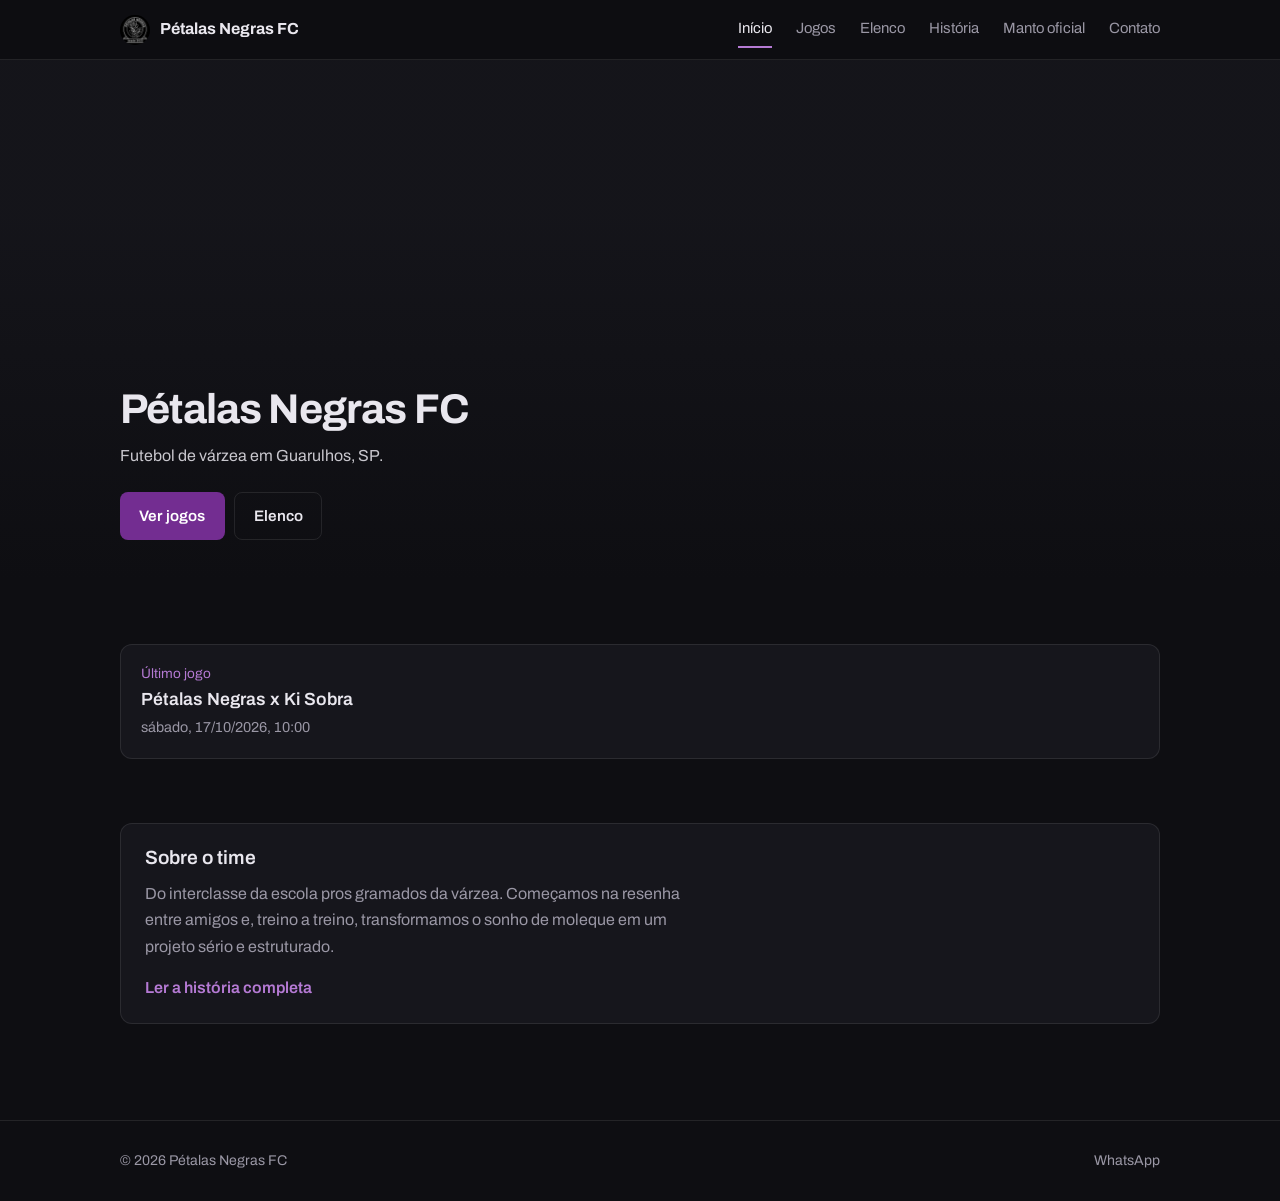
==== commit ab91c5ab: "update: historia" ====
--- a/index.html
+++ b/index.html
@@ -43,7 +43,7 @@
       </div>
       <div class="container">
         <h1>Pétalas Negras FC</h1>
-        <p>Futebol de várzea em Guarulhos, desde 2022.</p>
+        <p>Futebol de várzea em Guarulhos, SP.</p>
         <div class="hero-acoes">
           <a class="btn btn-roxo" href="jogos.html">Ver jogos</a>
           <a class="btn btn-contorno" href="elenco.html">Elenco</a>
@@ -67,7 +67,7 @@
       <div class="container">
         <div class="caixa">
           <h2>Sobre o time</h2>
-          <p>Nascemos no torneio interclasse da escola, entre amigos que queriam jogar juntos e defender as mesmas cores. Hoje o Pétalas Negras é um projeto estruturado, que evolui a cada treino e a cada partida.</p>
+          <p>Do interclasse da escola pros gramados da várzea. Começamos na resenha entre amigos e, treino a treino, transformamos o sonho de moleque em um projeto sério e estruturado.</p>
           <a href="historia.html">Ler a história completa</a>
         </div>
       </div>
--- a/css/estilo.css
+++ b/css/estilo.css
@@ -60,6 +60,8 @@
 
 .suave { color: var(--suave); }
 
+.bold { color: var(--roxo-claro); }
+
 /* ---------- Cabeçalho ---------- */
 .site-header {
   position: sticky;
@@ -369,16 +371,28 @@
 .elenco-grade {
   list-style: none;
   display: grid;
-  grid-template-columns: repeat(auto-fill, minmax(150px, 1fr));
+  grid-template-columns: repeat(auto-fill, minmax(min(100%, 160px), 1fr));
   gap: 1rem;
+}
+
+/* No celular: sempre 2 cards por linha, sem estourar a tela */
+@media (max-width: 480px) {
+  .elenco-grade { grid-template-columns: repeat(2, minmax(0, 1fr)); gap: 0.75rem; }
 }
 
 .atleta {
   position: relative;
-  padding: 0.6rem 0.6rem 0.85rem;
-  background: var(--superficie);
-  border: 1px solid var(--borda);
-  border-radius: 12px;
+  container-type: inline-size; /* o bloco de estatísticas se adapta à largura do card */
+  padding: 0.6rem 0.6rem 0.75rem;
+  background: var(--superficie);
+  border: 1px solid var(--borda);
+  border-radius: 14px;
+  transition: border-color 0.15s ease, transform 0.15s ease;
+}
+
+.atleta:hover {
+  border-color: rgba(181, 122, 212, 0.45);
+  transform: translateY(-2px);
 }
 
 .atleta img {
@@ -405,6 +419,49 @@
 .atleta-nome { margin-top: 0.6rem; padding-inline: 0.25rem; font-size: 0.95rem; font-weight: 600; line-height: 1.3; }
 .atleta-posicao { padding-inline: 0.25rem; font-size: 0.85rem; color: var(--suave); }
 
+/* Estatísticas do jogador: jogos, gols e assistências */
+.atleta-stats {
+  list-style: none;
+  display: grid;
+  grid-template-columns: repeat(3, minmax(0, 1fr));
+  margin: 0.7rem 0.1rem 0;
+  padding: 0.5rem 0;
+  background: var(--superficie-2);
+  border: 1px solid var(--borda);
+  border-radius: 10px;
+  text-align: center;
+}
+
+.atleta-stats li { min-width: 0; padding-inline: 0.15rem; }
+.atleta-stats li + li { border-left: 1px solid var(--borda); }
+
+.atleta-stats strong {
+  display: block;
+  font-size: 1.15rem;
+  font-weight: 700;
+  line-height: 1.1;
+  font-variant-numeric: tabular-nums;
+  color: var(--roxo-claro);
+}
+
+.atleta-stats span {
+  display: block;
+  margin-top: 0.2rem;
+  font-size: 0.7rem;
+  line-height: 1.1;
+  color: var(--suave);
+  white-space: nowrap;
+}
+
+/* Zerado fica discreto: só o que tem número chama atenção */
+.atleta-stats .zero strong { color: var(--suave); font-weight: 600; opacity: 0.65; }
+
+/* Card estreito (celular): números e rótulos um pouco menores para caber */
+@container (max-width: 140px) {
+  .atleta-stats strong { font-size: 1.05rem; }
+  .atleta-stats span { font-size: 0.64rem; }
+}
+
 /* ---------- História ---------- */
 .historia {
   display: grid;
@@ -489,6 +546,22 @@
 }
 
 .telefone:hover { color: var(--roxo-claro); }
+
+/* Coluna da direita: WhatsApp e e-mail empilhados */
+.contato-lado { display: grid; gap: 1rem; }
+
+.email {
+  display: block;
+  margin: 0.2rem 0 1.1rem;
+  font-size: 1.05rem;
+  font-weight: 700;
+  text-decoration: none;
+  overflow-wrap: anywhere; /* o endereço quebra em vez de estourar a tela no celular */
+}
+
+.email:hover { color: var(--roxo-claro); }
+
+.btn-bloco { display: block; text-align: center; }
 
 @media (max-width: 720px) {
   .contato-grade { grid-template-columns: 1fr; }
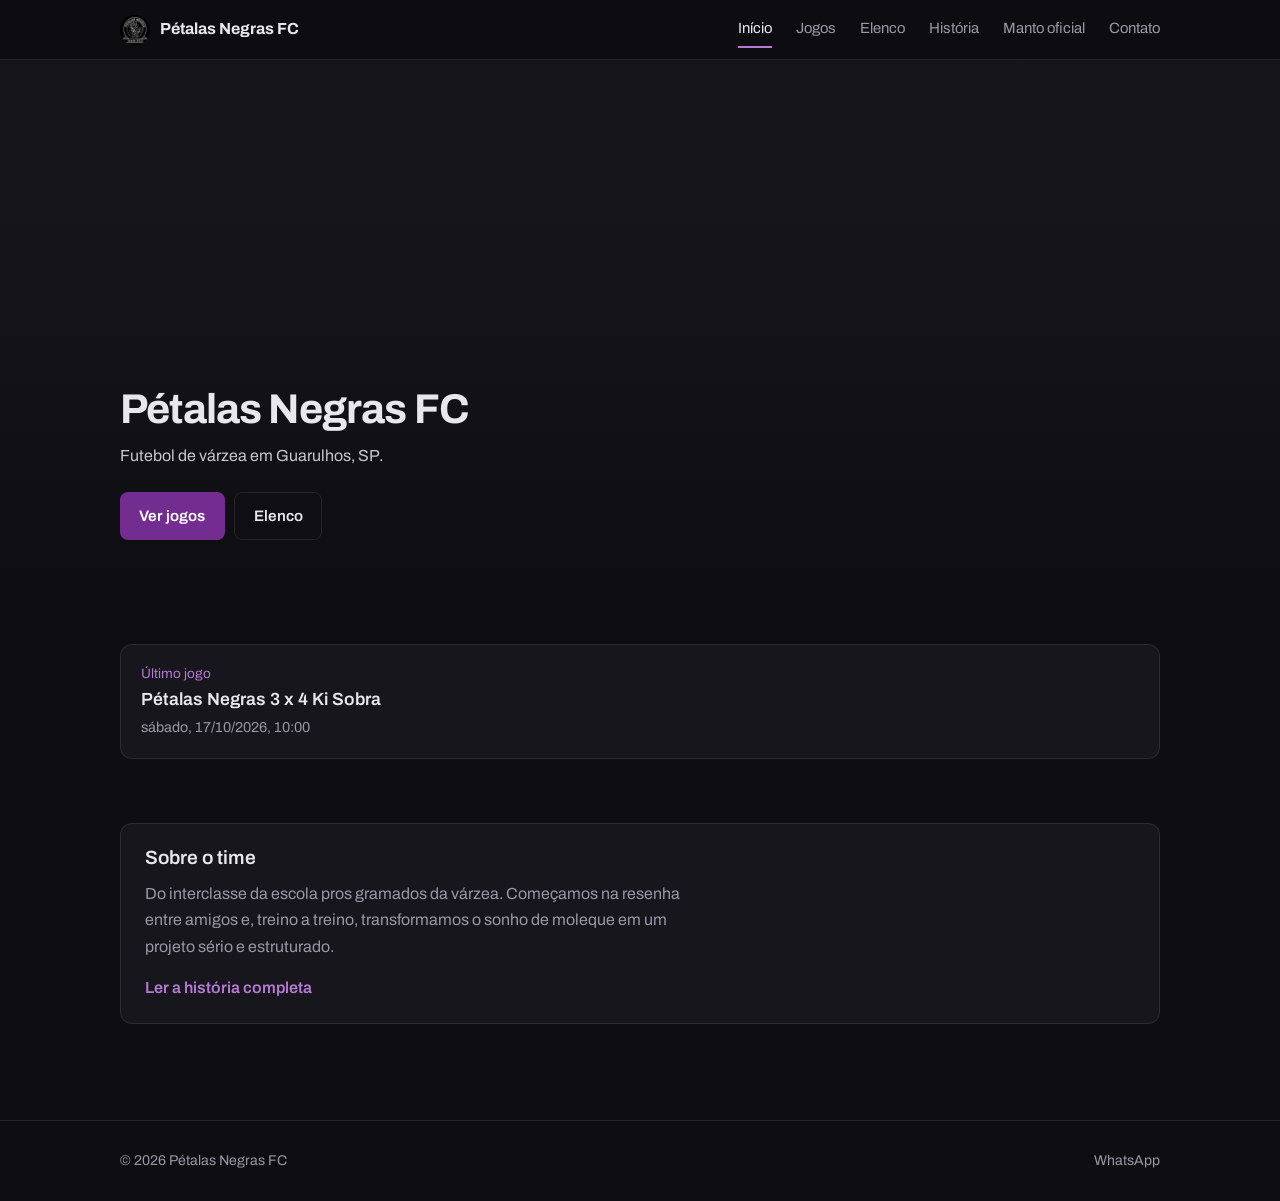
==== commit 08f5b753: "feat: substituições" ====
--- a/index.html
+++ b/index.html
@@ -54,9 +54,9 @@
     <section class="secao" style="padding-bottom:0">
       <div class="container">
         <!-- PROXIMO:INICIO -->
-        <a class="destaque-jogo" href="jogos.html">
+        <a class="destaque-jogo" href="jogo.html?id=2026-10-17-ki-sobra">
           <span class="rotulo">Último jogo</span>
-          <strong>Pétalas Negras x Ki Sobra</strong>
+          <strong>Pétalas Negras 3 x 4 Ki Sobra</strong>
           <span class="detalhe">sábado, 17/10/2026, 10:00</span>
         </a>
         <!-- PROXIMO:FIM -->
--- a/css/estilo.css
+++ b/css/estilo.css
@@ -453,6 +453,13 @@
   white-space: nowrap;
 }
 
+.atleta-link {
+  display: block;
+  text-decoration: none;
+  color: inherit;
+  height: 100%;
+}
+
 /* Zerado fica discreto: só o que tem número chama atenção */
 .atleta-stats .zero strong { color: var(--suave); font-weight: 600; opacity: 0.65; }
 
@@ -601,3 +608,213 @@
   html { scroll-behavior: auto; }
   * { transition: none !important; }
 }
+
+/* ---------- Página individual do Jogador ---------- */
+.perfil-voltar {
+  display: inline-flex;
+  align-items: center;
+  gap: 0.4rem;
+  margin-bottom: 1.5rem;
+  color: var(--roxo-claro);
+  font-weight: 600;
+  font-size: 0.95rem;
+  text-decoration: none;
+}
+.perfil-voltar:hover {
+  text-decoration: underline;
+}
+
+.perfil-card {
+  display: grid;
+  grid-template-columns: minmax(200px, 280px) 1fr;
+  gap: 2rem;
+  align-items: start;
+}
+
+.perfil-foto-wrapper {
+  position: relative;
+}
+
+.perfil-foto {
+  width: 100%;
+  aspect-ratio: 4 / 5;
+  object-fit: cover;
+  border-radius: 14px;
+  border: 1px solid var(--borda);
+  background: var(--superficie-2);
+}
+
+.perfil-numero-destaque {
+  position: absolute;
+  top: 1rem;
+  left: 1rem;
+  padding: 0.1rem 0.6rem;
+  border-radius: 999px;
+  background: rgba(14, 14, 18, 0.85);
+  border: 1px solid var(--borda);
+  font-size: 0.9rem;
+  font-weight: 700;
+  color: var(--texto);
+}
+
+.perfil-info {
+  display: flex;
+  flex-direction: column;
+  gap: 1.25rem;
+}
+
+.perfil-cabecalho h1 {
+  margin-bottom: 0.2rem;
+}
+
+.perfil-posicao {
+  font-size: 1.1rem;
+  color: var(--suave);
+}
+
+.perfil-formacao {
+  font-size: 0.95rem;
+  color: var(--roxo-claro);
+  margin-top: 0.2rem;
+}
+
+.perfil-stats-grid {
+  display: grid;
+  grid-template-columns: repeat(3, minmax(0, 1fr));
+  gap: 0.75rem;
+  max-width: 420px;
+}
+
+.perfil-stat-item {
+  background: var(--superficie-2);
+  border: 1px solid var(--borda);
+  border-radius: 12px;
+  padding: 1rem 0.75rem;
+  text-align: center;
+}
+
+.perfil-stat-item strong {
+  display: block;
+  font-size: 1.8rem;
+  font-weight: 700;
+  line-height: 1;
+  color: var(--roxo-claro);
+}
+
+.perfil-stat-item span {
+  display: block;
+  margin-top: 0.35rem;
+  font-size: 0.8rem;
+  color: var(--suave);
+}
+
+.perfil-stat-item.zero strong {
+  color: var(--suave);
+  opacity: 0.65;
+  font-weight: 600;
+}
+
+@media (max-width: 680px) {
+  .perfil-card {
+    grid-template-columns: 1fr;
+    gap: 1.5rem;
+  }
+  .perfil-foto {
+    max-width: 240px;
+  }
+}
+
+.fatos-grid {
+  display: grid;
+  grid-template-columns: repeat(auto-fit, minmax(110px, 1fr));
+  gap: 1rem;
+  margin: 1.25rem 0;
+  padding: 1rem;
+  background: rgba(255, 255, 255, 0.04);
+  border-radius: 8px;
+}
+.fato-item {
+  display: flex;
+  flex-direction: column;
+}
+.fato-rotulo {
+  font-size: 0.75rem;
+  text-transform: uppercase;
+  letter-spacing: 0.05em;
+  opacity: 0.7;
+  margin-bottom: 0.2rem;
+}
+.fato-valor {
+  font-size: 1rem;
+  font-weight: 600;
+}
+.bloco-titulos {
+  margin-top: 1.25rem;
+  padding: 1rem;
+  background: rgba(255, 215, 0, 0.08);
+  border-left: 3px solid #ffd700;
+  border-radius: 4px;
+}
+.bloco-titulos h3 {
+  font-size: 0.9rem;
+  text-transform: uppercase;
+  letter-spacing: 0.05em;
+  margin: 0 0 0.3rem 0;
+  color: #ffd700;
+}
+.bloco-titulos p {
+  margin: 0;
+  font-size: 0.95rem;
+  line-height: 1.4;
+}
+
+/* ---------- Filtro de Posições ---------- */
+.filtros-posicao {
+  display: flex;
+  flex-wrap: wrap;
+  gap: 0.5rem;
+  margin-top: 1.25rem;
+}
+
+.btn-filtro {
+  padding: 0.45rem 0.9rem;
+  border: 1px solid var(--borda);
+  border-radius: 999px;
+  background: var(--superficie);
+  color: var(--suave);
+  font-family: inherit;
+  font-size: 0.88rem;
+  font-weight: 600;
+  cursor: pointer;
+  transition: background-color 0.15s ease, border-color 0.15s ease, color 0.15s ease;
+}
+
+.btn-filtro:hover {
+  color: var(--texto);
+  border-color: var(--suave);
+  background: var(--superficie-2);
+}
+
+.btn-filtro.ativo {
+  background: var(--roxo);
+  border-color: var(--roxo-claro);
+  color: #fff;
+}
+
+.grupo-elenco.escondido {
+  display: none;
+}
+
+a.jogo-confronto { text-decoration: none; }
+a.jogo-confronto:hover { color: var(--roxo-claro); }
+
+/* JOGO-LINK:INICIO */
+/* Cartão de jogo inteiro clicável (acrescentado por atualizar_jogos.py) */
+a.jogo {
+  text-decoration: none;
+  color: inherit;
+  transition: border-color 0.15s ease, transform 0.15s ease;
+}
+a.jogo:hover { border-color: rgba(181, 122, 212, 0.55); transform: translateY(-1px); }
+a.jogo:focus-visible { border-radius: 12px; }
+/* JOGO-LINK:FIM */
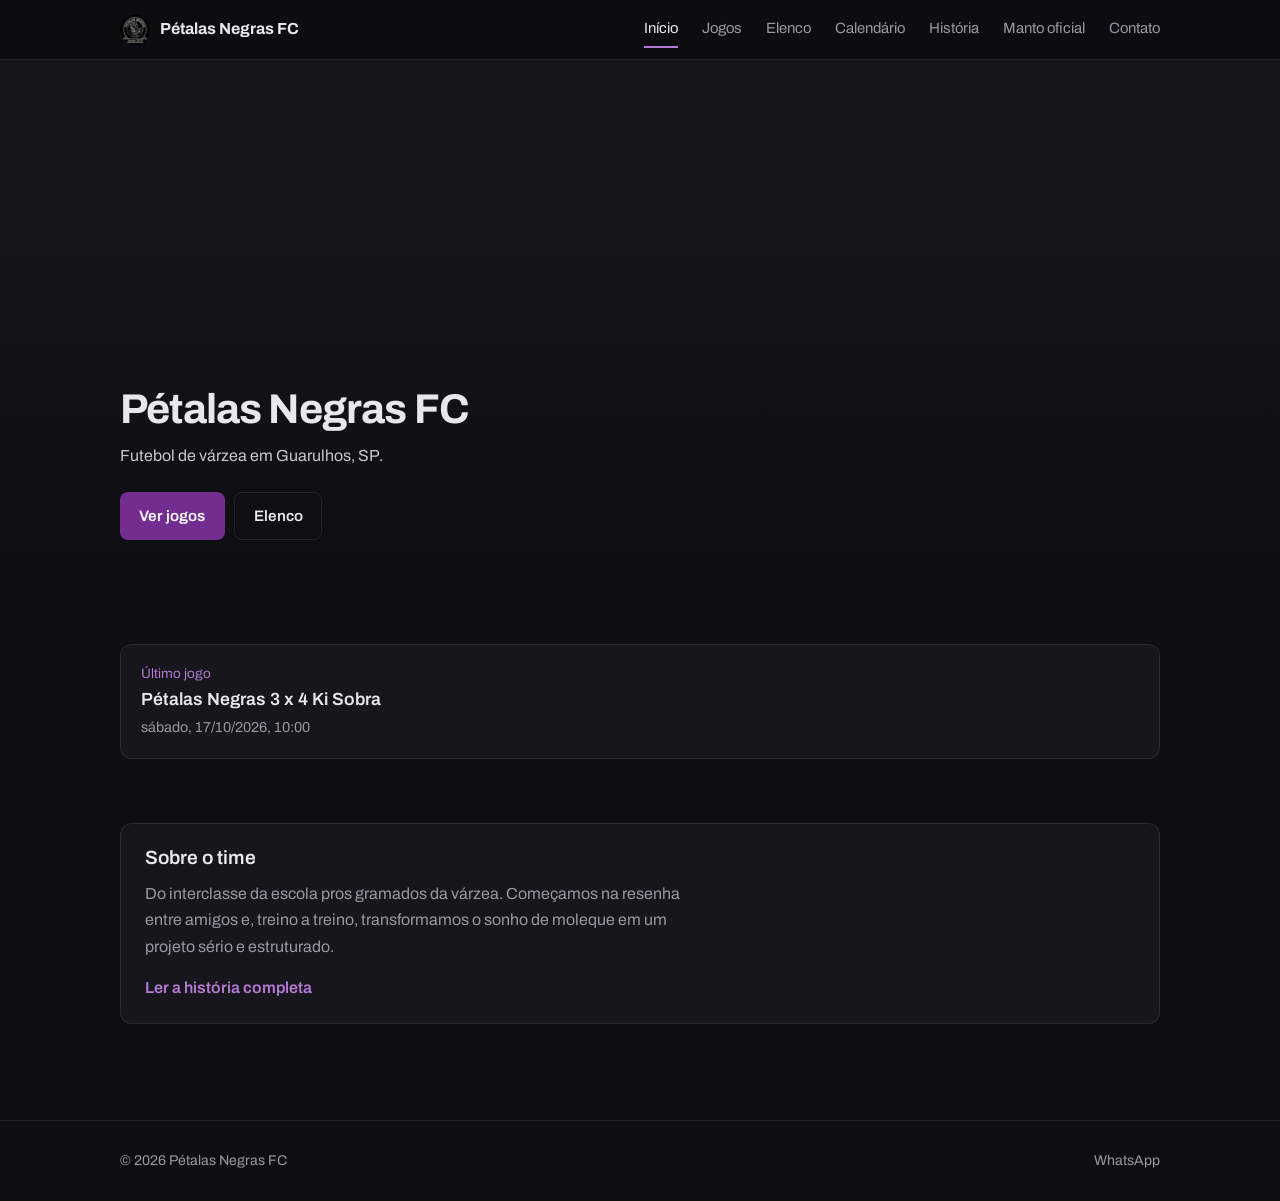
==== commit e1296194: "feat: calendario" ====
--- a/index.html
+++ b/index.html
@@ -26,6 +26,7 @@
           <li><a href="index.html" aria-current="page">Início</a></li>
           <li><a href="jogos.html">Jogos</a></li>
           <li><a href="elenco.html">Elenco</a></li>
+          <li><a href="calendario.html">Calendário</a></li>
           <li><a href="historia.html">História</a></li>
           <li><a href="loja.html">Manto oficial</a></li>
           <li><a href="contato.html">Contato</a></li>
--- a/css/estilo.css
+++ b/css/estilo.css
@@ -818,3 +818,140 @@
 a.jogo:hover { border-color: rgba(181, 122, 212, 0.55); transform: translateY(-1px); }
 a.jogo:focus-visible { border-radius: 12px; }
 /* JOGO-LINK:FIM */
+
+/* ==========================================
+   CALENDÁRIO 100% RESPONSIVO (SEM SCROLL LATERAL)
+   ========================================== */
+
+.calendario-legenda {
+  display: flex;
+  justify-content: space-between;
+  align-items: center;
+  flex-wrap: wrap;
+  gap: 0.75rem;
+  margin-bottom: 1rem;
+}
+
+.legenda-itens {
+  display: flex;
+  gap: 0.75rem;
+}
+
+.item-legenda {
+  display: flex;
+  align-items: center;
+  gap: 0.35rem;
+  font-size: 0.8rem;
+}
+
+.item-legenda::before {
+  content: "";
+  display: inline-block;
+  width: 10px;
+  height: 10px;
+  border-radius: 2px;
+}
+
+.item-legenda.evento-jogo::before { background-color: #6d28d9; }
+.item-legenda.evento-treino::before { background-color: #2563eb; }
+
+/* Grade compacta garantindo 7 colunas exatas na tela */
+.grade-calendario {
+  display: grid;
+  grid-template-columns: repeat(7, minmax(0, 1fr));
+  gap: 1px;
+  background-color: #27272a;
+  border: 1px solid #27272a;
+  border-radius: 6px;
+  width: 100%;
+  box-sizing: border-box;
+  overflow: hidden;
+}
+
+.dia-semana {
+  background-color: #18181b;
+  color: #a1a1aa;
+  padding: 0.4rem 0.1rem;
+  text-align: center;
+  font-weight: 700;
+  font-size: 0.65rem;
+  text-transform: uppercase;
+}
+
+.dia-celula {
+  background-color: #09090b;
+  min-height: 60px;
+  max-height: 85px;
+  padding: 0.2rem;
+  display: flex;
+  flex-direction: column;
+  gap: 0.15rem;
+  overflow: hidden;
+  box-sizing: border-box;
+}
+
+.dia-celula.outro-mes {
+  opacity: 0.2;
+  background-color: #121215;
+}
+
+.num-dia {
+  font-weight: 600;
+  font-size: 0.7rem;
+  color: #e4e4e7;
+}
+
+/* Eventos adaptados para não estourarem a célula */
+.evento {
+  font-size: 0.55rem;
+  padding: 0.1rem 0.2rem;
+  border-radius: 2px;
+  color: #ffffff;
+  line-height: 1.1;
+  word-break: break-all;
+  overflow: hidden;
+  text-overflow: ellipsis;
+  display: -webkit-box;
+  -webkit-line-clamp: 3;
+  -webkit-box-orient: vertical;
+}
+
+.evento strong {
+  font-size: 0.55rem;
+  display: block;
+}
+
+.evento-jogo {
+  background-color: #6d28d9;
+  border-left: 2px solid #a855f7;
+}
+
+.evento-treino {
+  background-color: #2563eb;
+  border-left: 2px solid #60a5fa;
+}
+
+/* Ajustes automáticos para Telas Maiores (Tablets e Desktops) */
+@media (min-width: 640px) {
+  .dia-semana {
+    padding: 0.75rem 0.5rem;
+    font-size: 0.875rem;
+  }
+  .dia-celula {
+    min-height: 100px;
+    max-height: none;
+    padding: 0.5rem;
+  }
+  .num-dia {
+    font-size: 0.875rem;
+  }
+  .evento {
+    font-size: 0.75rem;
+    padding: 0.25rem 0.4rem;
+    -webkit-line-clamp: unset;
+  }
+  .evento strong {
+    font-size: 0.75rem;
+    display: inline;
+  }
+}
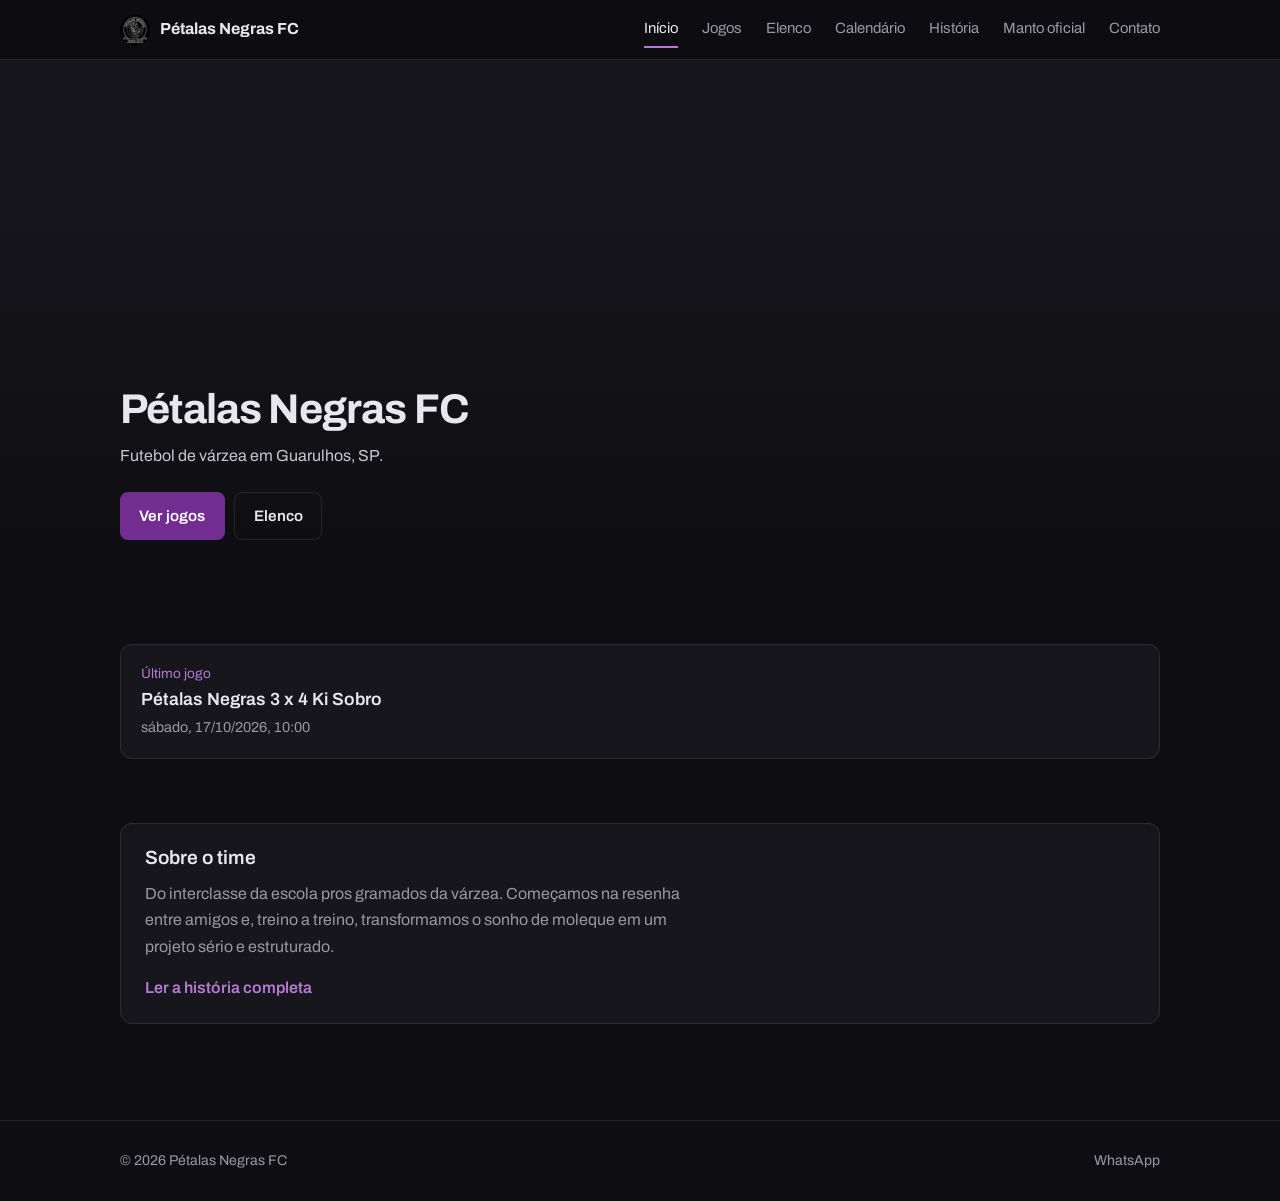
==== commit 5907fa73: "Novas fotos e informações do elenco." ====
--- a/index.html
+++ b/index.html
@@ -55,9 +55,9 @@
     <section class="secao" style="padding-bottom:0">
       <div class="container">
         <!-- PROXIMO:INICIO -->
-        <a class="destaque-jogo" href="jogo.html?id=2026-10-17-ki-sobra">
+        <a class="destaque-jogo" href="jogo.html?id=2026-10-17-ki-sobro">
           <span class="rotulo">Último jogo</span>
-          <strong>Pétalas Negras 3 x 4 Ki Sobra</strong>
+          <strong>Pétalas Negras 3 x 4 Ki Sobro</strong>
           <span class="detalhe">sábado, 17/10/2026, 10:00</span>
         </a>
         <!-- PROXIMO:FIM -->
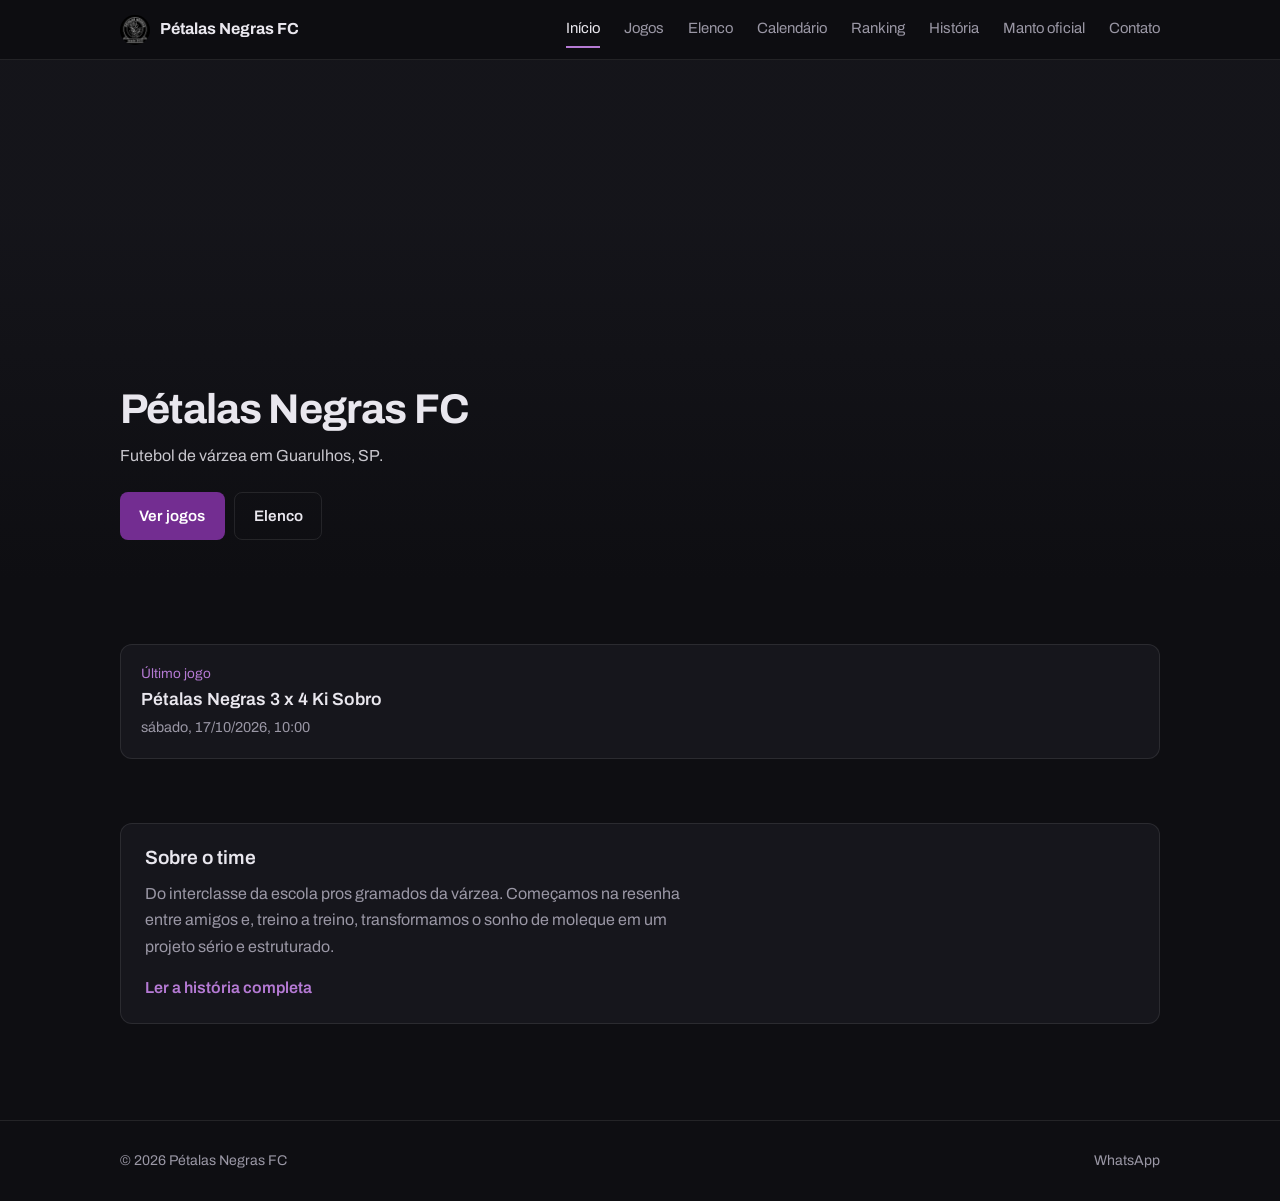
==== commit 816817b5: "Adiciona a página de ranking, junto ao app de geração dela." ====
--- a/index.html
+++ b/index.html
@@ -27,6 +27,7 @@
           <li><a href="jogos.html">Jogos</a></li>
           <li><a href="elenco.html">Elenco</a></li>
           <li><a href="calendario.html">Calendário</a></li>
+          <li><a href="ranking.html">Ranking</a></li>
           <li><a href="historia.html">História</a></li>
           <li><a href="loja.html">Manto oficial</a></li>
           <li><a href="contato.html">Contato</a></li>
--- a/css/estilo.css
+++ b/css/estilo.css
@@ -954,4 +954,137 @@
     font-size: 0.75rem;
     display: inline;
   }
-}+}
+
+
+/* ==========================================
+   ESTILOS DE RANKING E ESTATÍSTICAS
+   ========================================== */
+
+.ranking-header {
+  margin-bottom: 2rem;
+}
+
+.secao-ranking-bloco {
+  background: #18181b;
+  border: 1px solid #27272a;
+  border-radius: 8px;
+  padding: 1.25rem;
+  margin-bottom: 2rem;
+}
+
+.bloco-titulo {
+  display: flex;
+  align-items: center;
+  gap: 0.5rem;
+  margin-bottom: 1rem;
+}
+
+.bloco-titulo h2 {
+  font-size: 1.2rem;
+  margin: 0;
+  color: #ffffff;
+}
+
+.icone-ranking {
+  font-size: 1.3rem;
+}
+
+.tabela-ranking-container {
+  width: 100%;
+  overflow-x: auto;
+}
+
+.tabela-ranking {
+  width: 100%;
+  border-collapse: collapse;
+  text-align: left;
+}
+
+.tabela-ranking th {
+  background-color: #09090b;
+  color: #a1a1aa;
+  font-size: 0.75rem;
+  text-transform: uppercase;
+  padding: 0.6rem 0.5rem;
+  border-bottom: 1px solid #27272a;
+}
+
+.tabela-ranking td {
+  padding: 0.65rem 0.5rem;
+  border-bottom: 1px solid #27272a;
+  font-size: 0.875rem;
+  color: #e4e4e7;
+}
+
+.tabela-ranking tr:last-child td {
+  border-bottom: none;
+}
+
+.tabela-ranking tr:nth-child(even) {
+  background-color: rgba(255, 255, 255, 0.02);
+}
+
+.col-pos {
+  width: 35px;
+  text-align: center;
+  font-weight: bold;
+  color: #a855f7;
+}
+
+.col-stat {
+  text-align: right;
+  font-weight: 700;
+  color: #ffffff;
+  width: 60px;
+}
+
+.col-posicao-atleta {
+  color: #71717a;
+  font-size: 0.8rem;
+}
+
+.atleta-info {
+  display: flex;
+  align-items: center;
+  gap: 0.6rem;
+}
+
+.atleta-foto-mini {
+  width: 32px;
+  height: 32px;
+  border-radius: 50%;
+  object-fit: cover;
+  background-color: #27272a;
+  border: 1px solid #3f3f46;
+}
+
+.num-camisa-tag {
+  font-size: 0.7rem;
+  color: #a1a1aa;
+  background: #27272a;
+  padding: 0.1rem 0.35rem;
+  border-radius: 3px;
+  font-weight: 600;
+}
+
+.sem-dados {
+  text-align: center;
+  color: #71717a;
+  font-style: italic;
+  padding: 1.5rem !important;
+}
+
+@media (max-width: 480px) {
+  .tabela-ranking th, .tabela-ranking td {
+    padding: 0.5rem 0.25rem;
+    font-size: 0.8rem;
+  }
+  .atleta-foto-mini {
+    width: 26px;
+    height: 26px;
+  }
+  .col-posicao-atleta {
+    display: none; /* Esconde a coluna de posição no celular para economizar espaço */
+  }
+}
